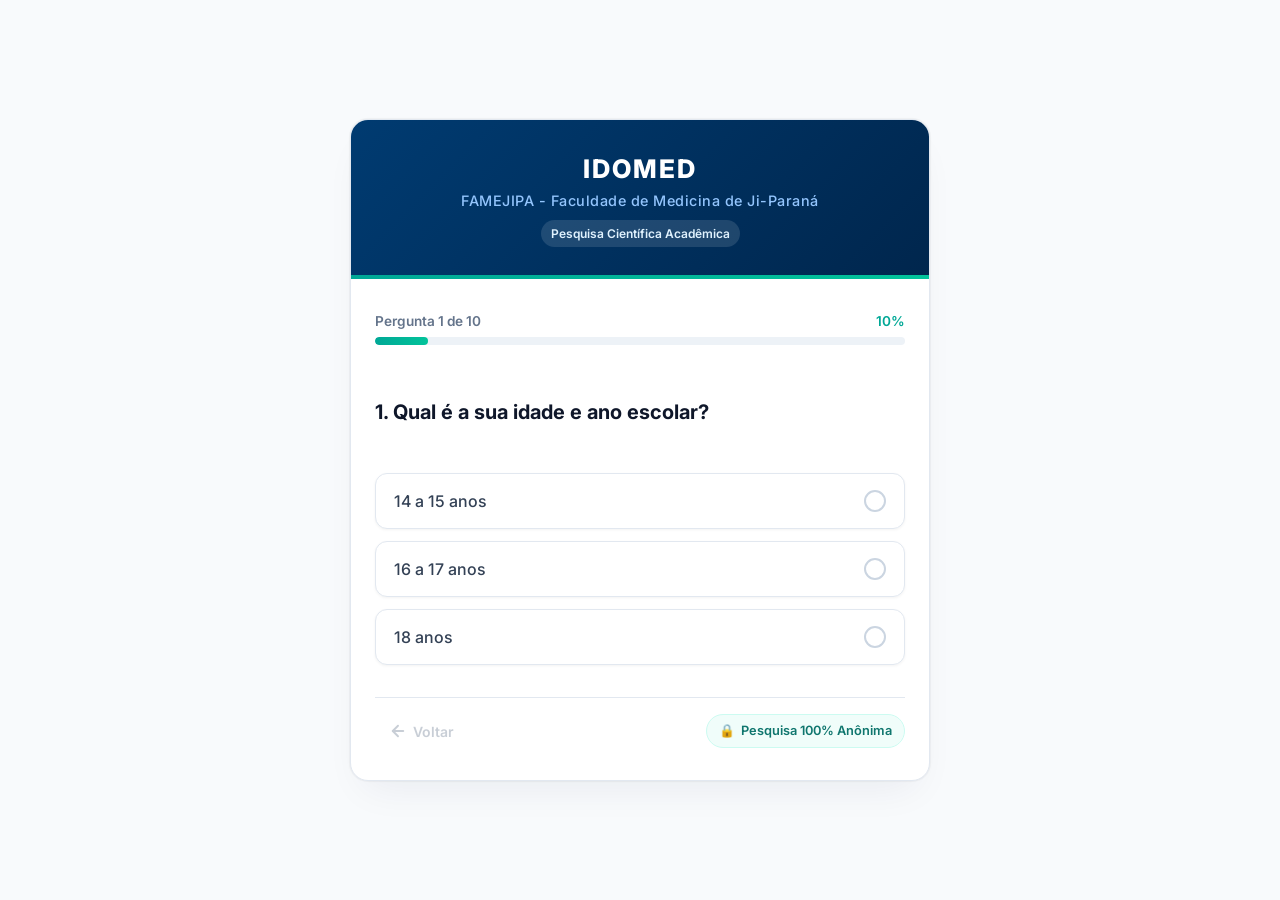
==== index.html @ ea561f89 "feat: arquitetura completa de producao para quiz idomed famejipa com validacao backend, rls, idempot" ====
<!DOCTYPE html>
<html lang="pt-BR">
<head>
  <meta charset="UTF-8">
  <meta name="viewport" content="width=device-width, initial-scale=1.0, maximum-scale=5.0">
  <title>Pesquisa sobre Vape e Pod - IDOMED FAMEJIPA</title>
  <meta name="description" content="Pesquisa acadêmica sobre o uso de cigarros eletrônicos (vape/pod) entre jovens. Realizada pela Faculdade de Medicina de Ji-Paraná (IDOMED / FAMEJIPA). Participação 100% anônima.">
  <meta name="theme-color" content="#003b71">

  <!-- Google Fonts: Inter -->
  <link rel="preconnect" href="https://fonts.googleapis.com">
  <link rel="preconnect" href="https://fonts.gstatic.com" crossorigin>
  <link href="https://fonts.googleapis.com/css2?family=Inter:wght@400;500;600;700;800&display=swap" rel="stylesheet">

  <!-- Estilos Modularizados -->
  <link rel="stylesheet" href="css/main.css">
  <link rel="stylesheet" href="css/quiz.css">
</head>
<body>

  <div class="quiz-wrapper">
    <main class="quiz-card" role="main">
      
      <!-- Cabeçalho Institucional Oficial -->
      <header class="quiz-header">
        <h1 class="brand-title">IDOMED</h1>
        <div class="brand-faculty">FAMEJIPA - Faculdade de Medicina de Ji-Paraná</div>
        <div class="brand-badge">Pesquisa Científica Acadêmica</div>
      </header>

      <!-- Painel Ativo do Quiz -->
      <section class="quiz-content" id="quizActivePanel" aria-live="polite">
        
        <!-- Indicador de Progresso -->
        <div class="progress-container">
          <div class="progress-labels">
            <span id="progressText">Pergunta 1 de 10</span>
            <span class="progress-percent" id="progressPercent">10%</span>
          </div>
          <div class="progress-track" aria-hidden="true">
            <div class="progress-bar" id="progressBar"></div>
          </div>
        </div>

        <!-- Pergunta Atual -->
        <div class="question-container">
          <h2 class="question-text" id="questionText">Carregando pergunta...</h2>
        </div>

        <!-- Lista de Alternativas (Geradas Dinamicamente) -->
        <div class="options-list" id="optionsList" role="radiogroup" aria-label="Alternativas da pergunta">
          <!-- Botões renderizados via js/quiz.js -->
        </div>

        <!-- Barra Inferior de Navegação e Garantia de Privacidade -->
        <footer class="quiz-footer">
          <button type="button" class="btn-nav" id="btnBack" onclick="handlePreviousQuestion()" disabled aria-label="Voltar à pergunta anterior">
            <svg width="18" height="18" viewBox="0 0 24 24" fill="none" stroke="currentColor" stroke-width="2.5" stroke-linecap="round" stroke-linejoin="round">
              <line x1="19" y1="12" x2="5" y2="12"></line>
              <polyline points="12 19 5 12 12 5"></polyline>
            </svg>
            <span>Voltar</span>
          </button>

          <div class="anonymity-badge" title="Garantia de Confidencialidade">
            <span>🔒</span>
            <span>Pesquisa 100% Anônima</span>
          </div>
        </footer>

      </section>

      <!-- Tela de Envio / Carregamento -->
      <section class="state-panel" id="loadingStatePanel" aria-live="assertive">
        <div class="loading-spinner" aria-hidden="true"></div>
        <h2 class="state-headline">Gravando suas respostas...</h2>
        <p class="state-description">Registrando suas informações de forma segura e anônima.</p>
      </section>

      <!-- Tela de Sucesso -->
      <section class="state-panel" id="successStatePanel" aria-live="polite">
        <div class="state-icon success" aria-hidden="true">✓</div>
        <h2 class="state-headline">Obrigado por participar!</h2>
        <p class="state-description">
          Sua colaboração é fundamental para a análise científica sobre a saúde dos jovens em Ji-Paraná e região.
        </p>

        <div class="privacy-box">
          <strong>Garantia de Anonimato Institucional:</strong><br>
          Esta pesquisa foi desenvolvida com foco total em privacidade. Nenhum nome, e-mail, telefone, endereço IP ou dados pessoais foram solicitados ou gravados.
        </div>

        <button type="button" class="btn-primary" onclick="resetQuizFlow()">
          Responder Novamente
        </button>
      </section>

      <!-- Tela de Erro / Falha de Conexão -->
      <section class="state-panel" id="errorStatePanel" aria-live="assertive">
        <div class="state-icon error" aria-hidden="true">!</div>
        <h2 class="state-headline">Erro no Envio</h2>
        <p class="state-description">
          Houve uma oscilação na conexão com a internet ou o servidor está temporariamente inacessível. Suas respostas permanecem salvas neste dispositivo.
        </p>
        <button type="button" class="btn-primary" onclick="retrySubmission()">
          Tentar Reenviar
        </button>
      </section>

    </main>
  </div>

  <!-- Scripts Modularizados da Aplicação -->
  <script src="js/config.js"></script>
  <script src="js/quiz-data.js"></script>
  <script src="js/quiz.js" defer></script>
</body>
</html>
---- css/main.css ----
/* ==========================================================================
   DESIGN SYSTEM - IDOMED FAMEJIPA
   Paleta médica, tipografia humanista, mobile-first, microinterações e acessibilidade.
   ========================================================================== */

:root {
  /* Cores Institucionais IDOMED */
  --color-primary: #003b71;
  --color-primary-hover: #002b54;
  --color-primary-light: #e6f0fa;
  --color-secondary: #00a896;
  --color-secondary-hover: #028074;
  --color-secondary-light: #e6f7f5;
  --color-accent: #02c39a;

  /* Superfícies e Fundos */
  --color-bg: #f8fafc;
  --color-surface: #ffffff;
  --color-surface-hover: #f1f5f9;
  --color-border: #e2e8f0;
  --color-border-hover: #cbd5e1;
  --color-border-active: #00a896;

  /* Tipografia */
  --color-text-main: #0f172a;
  --color-text-muted: #64748b;
  --color-text-inverse: #ffffff;

  /* Estados e Alertas */
  --color-success: #10b981;
  --color-success-bg: #ecfdf5;
  --color-error: #ef4444;
  --color-error-bg: #fef2f2;
  --color-warning: #f59e0b;
  --color-warning-bg: #fffbeb;

  /* Escala de Espaçamento */
  --space-xs: 4px;
  --space-sm: 8px;
  --space-md: 16px;
  --space-lg: 24px;
  --space-xl: 32px;
  --space-2xl: 48px;

  /* Bordas e Raios */
  --radius-sm: 8px;
  --radius-md: 12px;
  --radius-lg: 18px;
  --radius-full: 9999px;

  /* Sombras */
  --shadow-sm: 0 1px 3px 0 rgba(0, 0, 0, 0.05);
  --shadow-md: 0 4px 6px -1px rgba(0, 0, 0, 0.07), 0 2px 4px -2px rgba(0, 0, 0, 0.05);
  --shadow-lg: 0 10px 25px -5px rgba(0, 59, 113, 0.08), 0 8px 10px -6px rgba(0, 0, 0, 0.04);
  --shadow-card: 0 20px 40px -15px rgba(0, 35, 70, 0.07), 0 0 1px 1px rgba(0, 0, 0, 0.04);

  /* Transições Suaves */
  --transition-fast: 0.15s cubic-bezier(0.4, 0, 0.2, 1);
  --transition-normal: 0.25s cubic-bezier(0.4, 0, 0.2, 1);
  --transition-bounce: 0.4s cubic-bezier(0.175, 0.885, 0.32, 1.275);
}

/* Reset Global e Normalização */
*, *::before, *::after {
  box-sizing: border-box;
  margin: 0;
  padding: 0;
  -webkit-tap-highlight-color: transparent;
}

html {
  font-size: 16px;
  scroll-behavior: smooth;
}

body {
  font-family: 'Inter', -apple-system, BlinkMacSystemFont, "Segoe UI", Roboto, Oxygen, Ubuntu, Cantarell, sans-serif;
  background-color: var(--color-bg);
  color: var(--color-text-main);
  line-height: 1.6;
  min-height: 100vh;
  -webkit-font-smoothing: antialiased;
  -moz-osx-font-smoothing: grayscale;
}

/* Foco de Acessibilidade */
:focus-visible {
  outline: 3px solid var(--color-secondary);
  outline-offset: 2px;
}

/* Acessibilidade: Redução de Movimento */
@media (prefers-reduced-motion: reduce) {
  *, *::before, *::after {
    animation-duration: 0.01ms !important;
    animation-iteration-count: 1 !important;
    transition-duration: 0.01ms !important;
    scroll-behavior: auto !important;
  }
}

/* Tipografia Base */
h1, h2, h3, h4 {
  color: var(--color-text-main);
  font-weight: 700;
  line-height: 1.3;
}

p {
  color: var(--color-text-muted);
}

button {
  font-family: inherit;
  border: none;
  cursor: pointer;
  background: none;
}

/* Utilitários Visuais */
.sr-only {
  position: absolute;
  width: 1px;
  height: 1px;
  padding: 0;
  margin: -1px;
  overflow: hidden;
  clip: rect(0, 0, 0, 0);
  white-space: nowrap;
  border: 0;
}
---- css/quiz.css ----
/* ==========================================================================
   QUIZ COMPONENT STYLES - IDOMED FAMEJIPA
   ========================================================================== */

.quiz-wrapper {
  display: flex;
  justify-content: center;
  align-items: center;
  min-height: 100vh;
  padding: var(--space-md);
}

.quiz-card {
  width: 100%;
  max-width: 580px;
  background-color: var(--color-surface);
  border-radius: var(--radius-lg);
  box-shadow: var(--shadow-card);
  border: 1px solid var(--color-border);
  overflow: hidden;
  position: relative;
  transition: transform var(--transition-normal);
}

/* Header Institucional */
.quiz-header {
  background: linear-gradient(135deg, #003b71 0%, #00264d 100%);
  color: var(--color-text-inverse);
  padding: var(--space-xl) var(--space-lg);
  text-align: center;
  position: relative;
}

.quiz-header::after {
  content: "";
  position: absolute;
  bottom: 0;
  left: 0;
  right: 0;
  height: 4px;
  background: linear-gradient(90deg, var(--color-secondary) 0%, var(--color-accent) 100%);
}

.brand-title {
  font-size: 1.6rem;
  font-weight: 800;
  letter-spacing: 2px;
  color: #ffffff;
  margin-bottom: var(--space-xs);
}

.brand-faculty {
  font-size: 0.9rem;
  font-weight: 500;
  color: #93c5fd;
  letter-spacing: 0.5px;
}

.brand-badge {
  display: inline-block;
  margin-top: var(--space-sm);
  font-size: 0.75rem;
  font-weight: 600;
  background: rgba(255, 255, 255, 0.12);
  color: #e0f2fe;
  padding: 4px 10px;
  border-radius: var(--radius-full);
}

/* Corpo do Questionário */
.quiz-content {
  padding: var(--space-xl) var(--space-lg);
}

/* Barra de Progresso */
.progress-container {
  margin-bottom: var(--space-xl);
}

.progress-labels {
  display: flex;
  justify-content: space-between;
  align-items: center;
  font-size: 0.85rem;
  font-weight: 600;
  color: var(--color-text-muted);
  margin-bottom: var(--space-xs);
}

.progress-percent {
  color: var(--color-secondary);
}

.progress-track {
  width: 100%;
  height: 8px;
  background-color: #edf2f7;
  border-radius: var(--radius-full);
  overflow: hidden;
}

.progress-bar {
  height: 100%;
  width: 10%;
  background: linear-gradient(90deg, var(--color-secondary) 0%, var(--color-accent) 100%);
  border-radius: var(--radius-full);
  transition: width 0.35s cubic-bezier(0.4, 0, 0.2, 1);
}

/* Área da Pergunta */
.question-container {
  min-height: 72px;
  margin-bottom: var(--space-lg);
  display: flex;
  align-items: center;
}

.question-text {
  font-size: 1.25rem;
  font-weight: 700;
  color: var(--color-text-main);
  line-height: 1.45;
  transition: opacity 0.2s ease, transform 0.2s ease;
}

.question-text.transitioning {
  opacity: 0;
  transform: translateY(6px);
}

/* Opções de Resposta */
.options-list {
  display: flex;
  flex-direction: column;
  gap: 12px;
  margin-bottom: var(--space-xl);
}

.option-item {
  width: 100%;
  min-height: 56px;
  background-color: var(--color-surface);
  border: 1.5px solid var(--color-border);
  border-radius: var(--radius-md);
  padding: 14px 18px;
  text-align: left;
  font-size: 1rem;
  font-weight: 500;
  color: #334155;
  display: flex;
  align-items: center;
  justify-content: space-between;
  transition: all var(--transition-normal);
  box-shadow: var(--shadow-sm);
  cursor: pointer;
  position: relative;
  touch-action: manipulation;
}

.option-item:hover {
  background-color: var(--color-secondary-light);
  border-color: var(--color-secondary);
  color: var(--color-secondary-hover);
  transform: translateY(-2px);
  box-shadow: var(--shadow-md);
}

.option-item:active {
  transform: scale(0.985);
}

.option-item.selected {
  background-color: var(--color-secondary-light);
  border-color: var(--color-secondary);
  color: var(--color-secondary-hover);
  font-weight: 600;
}

.option-marker {
  width: 22px;
  height: 22px;
  border-radius: 50%;
  border: 2px solid #cbd5e1;
  display: flex;
  align-items: center;
  justify-content: center;
  flex-shrink: 0;
  margin-left: 12px;
  transition: all var(--transition-fast);
}

.option-item:hover .option-marker {
  border-color: var(--color-secondary);
}

.option-item.selected .option-marker {
  background-color: var(--color-secondary);
  border-color: var(--color-secondary);
  color: #ffffff;
}

.option-marker svg {
  display: none;
  width: 12px;
  height: 12px;
  stroke: #ffffff;
  stroke-width: 3;
}

.option-item.selected .option-marker svg {
  display: block;
}

/* Barra de Navegação e Rodapé */
.quiz-footer {
  display: flex;
  justify-content: space-between;
  align-items: center;
  padding-top: var(--space-md);
  border-top: 1px solid var(--color-border);
}

.btn-nav {
  display: inline-flex;
  align-items: center;
  gap: 6px;
  font-size: 0.875rem;
  font-weight: 600;
  color: var(--color-text-muted);
  padding: 8px 14px;
  border-radius: var(--radius-sm);
  transition: all var(--transition-fast);
}

.btn-nav:hover:not(:disabled) {
  background-color: var(--color-surface-hover);
  color: var(--color-primary);
}

.btn-nav:disabled {
  opacity: 0.35;
  cursor: not-allowed;
}

.anonymity-badge {
  display: inline-flex;
  align-items: center;
  gap: 6px;
  font-size: 0.8rem;
  font-weight: 600;
  color: #0f766e;
  background-color: #f0fdfa;
  border: 1px solid #ccfbf1;
  padding: 6px 12px;
  border-radius: var(--radius-full);
}

/* Telas de Estado (Loading, Sucesso, Erro) */
.state-panel {
  display: none;
  text-align: center;
  padding: var(--space-2xl) var(--space-lg);
  animation: panelFadeIn 0.35s ease-out;
}

@keyframes panelFadeIn {
  from { opacity: 0; transform: translateY(10px); }
  to { opacity: 1; transform: translateY(0); }
}

.loading-spinner {
  width: 52px;
  height: 52px;
  border: 4px solid #e2e8f0;
  border-top-color: var(--color-secondary);
  border-radius: 50%;
  margin: 0 auto var(--space-lg);
  animation: spin 0.8s linear infinite;
}

@keyframes spin {
  to { transform: rotate(360deg); }
}

.state-icon {
  width: 72px;
  height: 72px;
  border-radius: 50%;
  margin: 0 auto var(--space-lg);
  display: flex;
  align-items: center;
  justify-content: center;
  font-size: 36px;
}

.state-icon.success {
  background-color: var(--color-success-bg);
  color: var(--color-success);
  box-shadow: 0 4px 14px rgba(16, 185, 129, 0.2);
}

.state-icon.error {
  background-color: var(--color-error-bg);
  color: var(--color-error);
}

.state-headline {
  font-size: 1.5rem;
  font-weight: 700;
  color: var(--color-text-main);
  margin-bottom: var(--space-sm);
}

.state-description {
  font-size: 1rem;
  color: var(--color-text-muted);
  max-width: 440px;
  margin: 0 auto var(--space-xl);
  line-height: 1.6;
}

.privacy-box {
  background-color: #f8fafc;
  border: 1px dashed #cbd5e1;
  border-radius: var(--radius-md);
  padding: 16px;
  font-size: 0.85rem;
  color: #475569;
  text-align: left;
  line-height: 1.55;
  margin-bottom: var(--space-xl);
}

.btn-primary {
  background-color: var(--color-primary);
  color: #ffffff;
  padding: 14px 28px;
  border-radius: var(--radius-md);
  font-size: 1rem;
  font-weight: 600;
  transition: all var(--transition-fast);
  display: inline-flex;
  align-items: center;
  gap: 8px;
}

.btn-primary:hover {
  background-color: var(--color-primary-hover);
  box-shadow: var(--shadow-md);
}

/* Responsividade Mobile */
@media (max-width: 480px) {
  .quiz-wrapper {
    padding: 10px;
  }

  .quiz-header {
    padding: var(--space-lg) var(--space-md);
  }

  .brand-title {
    font-size: 1.4rem;
  }

  .quiz-content {
    padding: var(--space-lg) var(--space-md);
  }

  .question-text {
    font-size: 1.15rem;
  }

  .option-item {
    font-size: 0.95rem;
    padding: 12px 14px;
  }
}
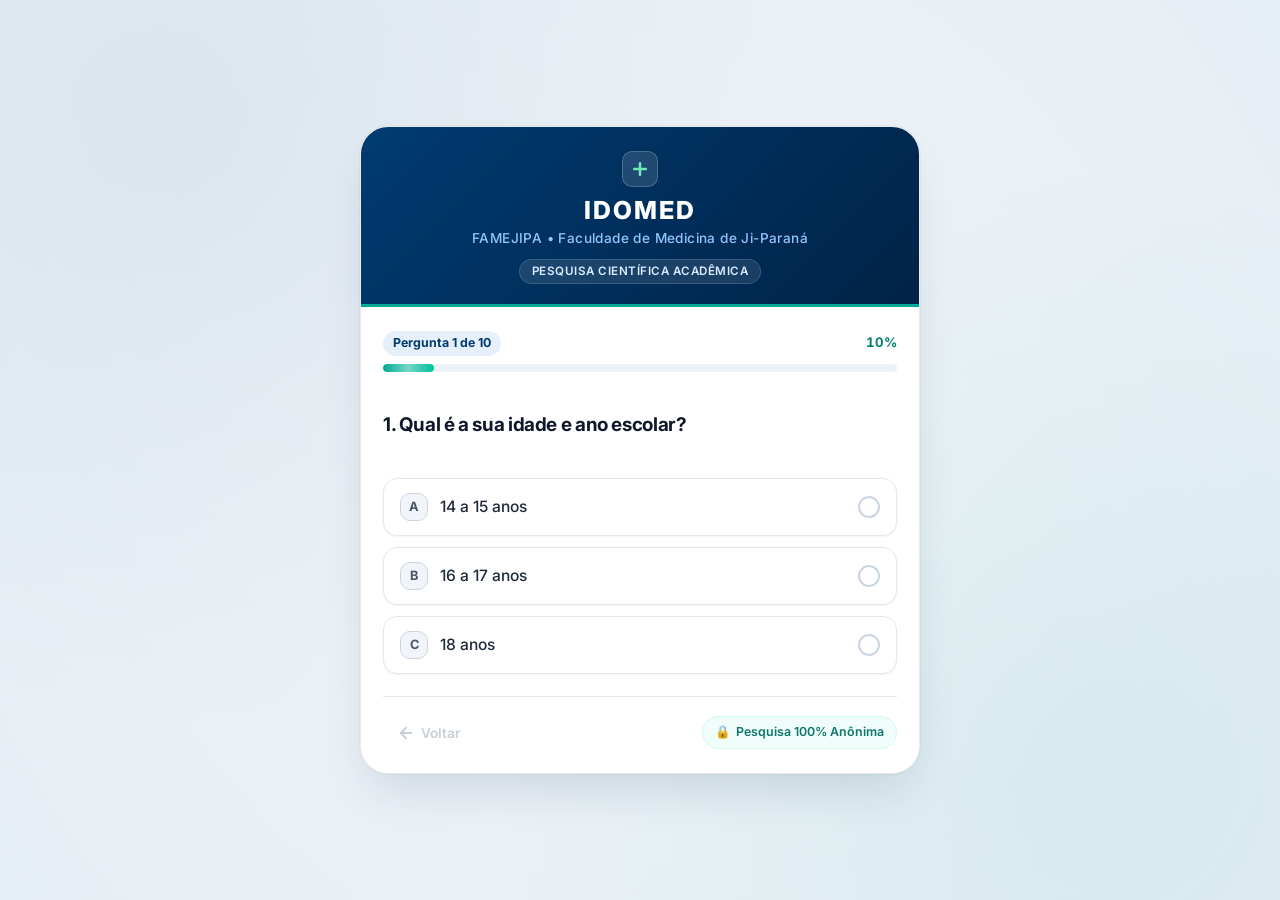
==== commit b8a5c038: "feat: design e experiencia mobile-first premium para acesso via qr code, animacoes fluidas e media q" ====
--- a/index.html
+++ b/index.html
@@ -2,10 +2,13 @@
 <html lang="pt-BR">
 <head>
   <meta charset="UTF-8">
-  <meta name="viewport" content="width=device-width, initial-scale=1.0, maximum-scale=5.0">
+  <meta name="viewport" content="width=device-width, initial-scale=1.0, maximum-scale=5.0, viewport-fit=cover">
   <title>Pesquisa sobre Vape e Pod - IDOMED FAMEJIPA</title>
   <meta name="description" content="Pesquisa acadêmica sobre o uso de cigarros eletrônicos (vape/pod) entre jovens. Realizada pela Faculdade de Medicina de Ji-Paraná (IDOMED / FAMEJIPA). Participação 100% anônima.">
   <meta name="theme-color" content="#003b71">
+
+  <!-- Favicon SVG Médica -->
+  <link rel="icon" type="image/svg+xml" href="data:image/svg+xml,<svg xmlns='http://www.w3.org/2000/svg' viewBox='0 0 24 24' fill='%2300a896'><path d='M19 10.5h-5.5V5c0-.83-.67-1.5-1.5-1.5s-1.5.67-1.5 1.5v5.5H5c-.83 0-1.5.67-1.5 1.5s.67 1.5 1.5 1.5h5.5V19c0 .83.67 1.5 1.5 1.5s1.5-.67 1.5-1.5v-5.5H19c.83 0 1.5-.67 1.5-1.5s-.67-1.5-1.5-1.5z'/></svg>">
 
   <!-- Google Fonts: Inter -->
   <link rel="preconnect" href="https://fonts.googleapis.com">
@@ -23,18 +26,24 @@
       
       <!-- Cabeçalho Institucional Oficial -->
       <header class="quiz-header">
+        <div class="header-crest" aria-hidden="true">
+          <!-- Cruz Médica Institucional SVG -->
+          <svg viewBox="0 0 24 24" fill="currentColor">
+            <path d="M19 10.5h-5.5V5c0-.83-.67-1.5-1.5-1.5s-1.5.67-1.5 1.5v5.5H5c-.83 0-1.5.67-1.5 1.5s.67 1.5 1.5 1.5h5.5V19c0 .83.67 1.5 1.5 1.5s1.5-.67 1.5-1.5v-5.5H19c.83 0 1.5-.67 1.5-1.5s-.67-1.5-1.5-1.5z"/>
+          </svg>
+        </div>
         <h1 class="brand-title">IDOMED</h1>
-        <div class="brand-faculty">FAMEJIPA - Faculdade de Medicina de Ji-Paraná</div>
+        <div class="brand-faculty">FAMEJIPA • Faculdade de Medicina de Ji-Paraná</div>
         <div class="brand-badge">Pesquisa Científica Acadêmica</div>
       </header>
 
       <!-- Painel Ativo do Quiz -->
       <section class="quiz-content" id="quizActivePanel" aria-live="polite">
         
-        <!-- Indicador de Progresso -->
+        <!-- Indicador de Progresso com Shimmer -->
         <div class="progress-container">
           <div class="progress-labels">
-            <span id="progressText">Pergunta 1 de 10</span>
+            <span class="progress-step-pill" id="progressText">Pergunta 1 de 10</span>
             <span class="progress-percent" id="progressPercent">10%</span>
           </div>
           <div class="progress-track" aria-hidden="true">
@@ -47,7 +56,7 @@
           <h2 class="question-text" id="questionText">Carregando pergunta...</h2>
         </div>
 
-        <!-- Lista de Alternativas (Geradas Dinamicamente) -->
+        <!-- Lista de Alternativas (Geradas Dinamicamente com Letras e Marcadores) -->
         <div class="options-list" id="optionsList" role="radiogroup" aria-label="Alternativas da pergunta">
           <!-- Botões renderizados via js/quiz.js -->
         </div>
@@ -55,7 +64,7 @@
         <!-- Barra Inferior de Navegação e Garantia de Privacidade -->
         <footer class="quiz-footer">
           <button type="button" class="btn-nav" id="btnBack" onclick="handlePreviousQuestion()" disabled aria-label="Voltar à pergunta anterior">
-            <svg width="18" height="18" viewBox="0 0 24 24" fill="none" stroke="currentColor" stroke-width="2.5" stroke-linecap="round" stroke-linejoin="round">
+            <svg width="18" height="18" viewBox="0 0 24 24" fill="none" stroke="currentColor" stroke-width="2.5" stroke-linecap="round" stroke-linejoin="round" aria-hidden="true">
               <line x1="19" y1="12" x2="5" y2="12"></line>
               <polyline points="12 19 5 12 12 5"></polyline>
             </svg>
@@ -73,20 +82,24 @@
       <!-- Tela de Envio / Carregamento -->
       <section class="state-panel" id="loadingStatePanel" aria-live="assertive">
         <div class="loading-spinner" aria-hidden="true"></div>
-        <h2 class="state-headline">Gravando suas respostas...</h2>
-        <p class="state-description">Registrando suas informações de forma segura e anônima.</p>
+        <h2 class="state-headline">Gravando respostas...</h2>
+        <p class="state-description">Registrando suas informações de forma segura e anônima nos servidores da pesquisa.</p>
       </section>
 
-      <!-- Tela de Sucesso -->
+      <!-- Tela de Sucesso com SVG Animado -->
       <section class="state-panel" id="successStatePanel" aria-live="polite">
-        <div class="state-icon success" aria-hidden="true">✓</div>
+        <div class="success-checkmark-wrap" aria-hidden="true">
+          <svg class="success-svg-check" viewBox="0 0 52 52">
+            <path d="M14 27 l8 8 l16 -16"/>
+          </svg>
+        </div>
         <h2 class="state-headline">Obrigado por participar!</h2>
         <p class="state-description">
           Sua colaboração é fundamental para a análise científica sobre a saúde dos jovens em Ji-Paraná e região.
         </p>
 
         <div class="privacy-box">
-          <strong>Garantia de Anonimato Institucional:</strong><br>
+          <strong>Garantia de Anonimato Institucional:</strong>
           Esta pesquisa foi desenvolvida com foco total em privacidade. Nenhum nome, e-mail, telefone, endereço IP ou dados pessoais foram solicitados ou gravados.
         </div>
 
--- a/css/main.css
+++ b/css/main.css
@@ -1,32 +1,42 @@
 /* ==========================================================================
-   DESIGN SYSTEM - IDOMED FAMEJIPA
-   Paleta médica, tipografia humanista, mobile-first, microinterações e acessibilidade.
+   DESIGN SYSTEM - IDOMED FAMEJIPA (Faculdade de Medicina de Ji-Paraná)
+   Padrão Acadêmico de Excelência: Cores Médicas, Tipografia Editorial,
+   Suporte a Safe-Areas Móveis, Microinterações Táteis e Acessibilidade Total.
    ========================================================================== */
 
 :root {
-  /* Cores Institucionais IDOMED */
+  /* Identidade Visual Institucional IDOMED */
   --color-primary: #003b71;
+  --color-primary-dark: #00264d;
   --color-primary-hover: #002b54;
   --color-primary-light: #e6f0fa;
+  --color-primary-rgb: 0, 59, 113;
+
   --color-secondary: #00a896;
-  --color-secondary-hover: #028074;
+  --color-secondary-dark: #028074;
+  --color-secondary-hover: #008f80;
   --color-secondary-light: #e6f7f5;
+  --color-secondary-rgb: 0, 168, 150;
+
   --color-accent: #02c39a;
+  --color-accent-gold: #c59b27;
 
-  /* Superfícies e Fundos */
-  --color-bg: #f8fafc;
+  /* Superfícies & Glassmorphism */
+  --color-bg-base: #f0f4f8;
   --color-surface: #ffffff;
-  --color-surface-hover: #f1f5f9;
+  --color-surface-translucent: rgba(255, 255, 255, 0.94);
+  --color-surface-hover: #f8fafc;
   --color-border: #e2e8f0;
-  --color-border-hover: #cbd5e1;
+  --color-border-subtle: rgba(226, 232, 240, 0.8);
   --color-border-active: #00a896;
 
-  /* Tipografia */
+  /* Tipografia Médica / Acadêmica */
   --color-text-main: #0f172a;
   --color-text-muted: #64748b;
+  --color-text-subtle: #94a3b8;
   --color-text-inverse: #ffffff;
 
-  /* Estados e Alertas */
+  /* Estados Funcionais */
   --color-success: #10b981;
   --color-success-bg: #ecfdf5;
   --color-error: #ef4444;
@@ -34,33 +44,40 @@
   --color-warning: #f59e0b;
   --color-warning-bg: #fffbeb;
 
-  /* Escala de Espaçamento */
-  --space-xs: 4px;
-  --space-sm: 8px;
+  /* Espaçamento Ergonômico */
+  --space-2xs: 4px;
+  --space-xs: 8px;
+  --space-sm: 12px;
   --space-md: 16px;
   --space-lg: 24px;
   --space-xl: 32px;
   --space-2xl: 48px;
 
-  /* Bordas e Raios */
-  --radius-sm: 8px;
-  --radius-md: 12px;
-  --radius-lg: 18px;
+  /* Raios de Curvatura Modernos */
+  --radius-xs: 6px;
+  --radius-sm: 10px;
+  --radius-md: 14px;
+  --radius-lg: 20px;
+  --radius-xl: 28px;
   --radius-full: 9999px;
 
-  /* Sombras */
-  --shadow-sm: 0 1px 3px 0 rgba(0, 0, 0, 0.05);
-  --shadow-md: 0 4px 6px -1px rgba(0, 0, 0, 0.07), 0 2px 4px -2px rgba(0, 0, 0, 0.05);
-  --shadow-lg: 0 10px 25px -5px rgba(0, 59, 113, 0.08), 0 8px 10px -6px rgba(0, 0, 0, 0.04);
-  --shadow-card: 0 20px 40px -15px rgba(0, 35, 70, 0.07), 0 0 1px 1px rgba(0, 0, 0, 0.04);
+  /* Sombras Sofisticadas com Matiz Azul */
+  --shadow-sm: 0 1px 2px 0 rgba(0, 35, 70, 0.05);
+  --shadow-md: 0 4px 12px -2px rgba(0, 35, 70, 0.08), 0 2px 6px -1px rgba(0, 35, 70, 0.04);
+  --shadow-lg: 0 12px 32px -4px rgba(0, 35, 70, 0.12), 0 4px 12px -2px rgba(0, 35, 70, 0.06);
+  --shadow-glow: 0 0 20px rgba(0, 168, 150, 0.25);
+  --shadow-card: 0 24px 48px -12px rgba(0, 35, 70, 0.14), 0 0 1px 1px rgba(0, 0, 0, 0.04);
 
-  /* Transições Suaves */
-  --transition-fast: 0.15s cubic-bezier(0.4, 0, 0.2, 1);
-  --transition-normal: 0.25s cubic-bezier(0.4, 0, 0.2, 1);
-  --transition-bounce: 0.4s cubic-bezier(0.175, 0.885, 0.32, 1.275);
+  /* Curvas de Animação com Aceleração por Hardware */
+  --ease-spring: cubic-bezier(0.175, 0.885, 0.32, 1.275);
+  --ease-out: cubic-bezier(0.16, 1, 0.3, 1);
+  --ease-in-out: cubic-bezier(0.4, 0, 0.2, 1);
+  --duration-fast: 0.15s;
+  --duration-normal: 0.25s;
+  --duration-slow: 0.4s;
 }
 
-/* Reset Global e Normalização */
+/* Reset e Normalização Estrita */
 *, *::before, *::after {
   box-sizing: border-box;
   margin: 0;
@@ -71,25 +88,37 @@
 html {
   font-size: 16px;
   scroll-behavior: smooth;
+  height: 100%;
 }
 
 body {
-  font-family: 'Inter', -apple-system, BlinkMacSystemFont, "Segoe UI", Roboto, Oxygen, Ubuntu, Cantarell, sans-serif;
-  background-color: var(--color-bg);
+  font-family: 'Inter', -apple-system, BlinkMacSystemFont, "Segoe UI", Roboto, Helvetica, Arial, sans-serif;
+  background-color: var(--color-bg-base);
+  /* Fundo sutil com gradiente ambiental hospitalar/acadêmico */
+  background-image: 
+    radial-gradient(circle at 15% 15%, rgba(0, 59, 113, 0.06) 0%, transparent 45%),
+    radial-gradient(circle at 85% 85%, rgba(0, 168, 150, 0.08) 0%, transparent 45%),
+    radial-gradient(circle at 50% 50%, rgba(240, 244, 248, 1) 0%, rgba(230, 238, 245, 1) 100%);
+  background-attachment: fixed;
   color: var(--color-text-main);
-  line-height: 1.6;
+  line-height: 1.5;
   min-height: 100vh;
+  min-height: 100dvh; /* Dynamic Viewport Height para celulares */
+  display: flex;
+  flex-direction: column;
   -webkit-font-smoothing: antialiased;
   -moz-osx-font-smoothing: grayscale;
+  padding: env(safe-area-inset-top) env(safe-area-inset-right) env(safe-area-inset-bottom) env(safe-area-inset-left);
 }
 
-/* Foco de Acessibilidade */
+/* Foco de Acessibilidade Aprimorado */
 :focus-visible {
   outline: 3px solid var(--color-secondary);
-  outline-offset: 2px;
+  outline-offset: 3px;
+  border-radius: var(--radius-xs);
 }
 
-/* Acessibilidade: Redução de Movimento */
+/* Acessibilidade: Respeito a Preferência de Menor Movimento */
 @media (prefers-reduced-motion: reduce) {
   *, *::before, *::after {
     animation-duration: 0.01ms !important;
@@ -100,10 +129,11 @@
 }
 
 /* Tipografia Base */
-h1, h2, h3, h4 {
+h1, h2, h3, h4, h5, h6 {
   color: var(--color-text-main);
   font-weight: 700;
-  line-height: 1.3;
+  line-height: 1.25;
+  letter-spacing: -0.02em;
 }
 
 p {
@@ -115,6 +145,8 @@
   border: none;
   cursor: pointer;
   background: none;
+  user-select: none;
+  -webkit-user-select: none;
 }
 
 /* Utilitários Visuais */
--- a/css/quiz.css
+++ b/css/quiz.css
@@ -1,5 +1,7 @@
 /* ==========================================================================
    QUIZ COMPONENT STYLES - IDOMED FAMEJIPA
+   Design Premium de Nível Acadêmico: Transições de Estado Fluídas,
+   Áreas de Toque Ergonômicas, Animações Shimmer e Media Queries Específicas.
    ========================================================================== */
 
 .quiz-wrapper {
@@ -7,88 +9,123 @@
   justify-content: center;
   align-items: center;
   min-height: 100vh;
+  min-height: 100dvh;
   padding: var(--space-md);
+  width: 100%;
 }
 
 .quiz-card {
   width: 100%;
-  max-width: 580px;
+  max-width: 560px;
   background-color: var(--color-surface);
-  border-radius: var(--radius-lg);
+  border-radius: var(--radius-xl);
   box-shadow: var(--shadow-card);
-  border: 1px solid var(--color-border);
+  border: 1px solid var(--color-border-subtle);
   overflow: hidden;
   position: relative;
   transition: transform var(--transition-normal);
-}
-
-/* Header Institucional */
+  backdrop-filter: blur(12px);
+  -webkit-backdrop-filter: blur(12px);
+}
+
+/* ==========================================================================
+   1. Cabeçalho Institucional
+   ========================================================================== */
 .quiz-header {
-  background: linear-gradient(135deg, #003b71 0%, #00264d 100%);
+  background: linear-gradient(135deg, #003b71 0%, #002347 100%);
   color: var(--color-text-inverse);
-  padding: var(--space-xl) var(--space-lg);
+  padding: 24px 20px 20px;
   text-align: center;
   position: relative;
-}
-
-.quiz-header::after {
-  content: "";
-  position: absolute;
-  bottom: 0;
-  left: 0;
-  right: 0;
-  height: 4px;
-  background: linear-gradient(90deg, var(--color-secondary) 0%, var(--color-accent) 100%);
+  border-bottom: 3px solid var(--color-secondary);
+}
+
+.header-crest {
+  display: inline-flex;
+  align-items: center;
+  justify-content: center;
+  width: 36px;
+  height: 36px;
+  background: rgba(255, 255, 255, 0.12);
+  border-radius: var(--radius-sm);
+  margin-bottom: 8px;
+  border: 1px solid rgba(255, 255, 255, 0.2);
+}
+
+.header-crest svg {
+  width: 20px;
+  height: 20px;
+  color: #6ee7b7;
 }
 
 .brand-title {
-  font-size: 1.6rem;
+  font-size: 1.55rem;
   font-weight: 800;
   letter-spacing: 2px;
   color: #ffffff;
-  margin-bottom: var(--space-xs);
+  margin-bottom: 2px;
+  text-transform: uppercase;
 }
 
 .brand-faculty {
-  font-size: 0.9rem;
+  font-size: 0.85rem;
   font-weight: 500;
   color: #93c5fd;
-  letter-spacing: 0.5px;
+  letter-spacing: 0.4px;
 }
 
 .brand-badge {
   display: inline-block;
-  margin-top: var(--space-sm);
-  font-size: 0.75rem;
+  margin-top: 10px;
+  font-size: 0.725rem;
   font-weight: 600;
-  background: rgba(255, 255, 255, 0.12);
-  color: #e0f2fe;
-  padding: 4px 10px;
+  background: rgba(255, 255, 255, 0.1);
+  color: #dbeafe;
+  padding: 3px 12px;
   border-radius: var(--radius-full);
-}
-
-/* Corpo do Questionário */
+  letter-spacing: 0.5px;
+  text-transform: uppercase;
+  border: 1px solid rgba(255, 255, 255, 0.15);
+}
+
+/* ==========================================================================
+   2. Corpo do Questionário
+   ========================================================================== */
 .quiz-content {
-  padding: var(--space-xl) var(--space-lg);
-}
-
-/* Barra de Progresso */
+  padding: 24px 22px 20px;
+  display: flex;
+  flex-direction: column;
+}
+
+/* Barra de Progresso com Shimmer */
 .progress-container {
-  margin-bottom: var(--space-xl);
+  margin-bottom: 22px;
 }
 
 .progress-labels {
   display: flex;
   justify-content: space-between;
   align-items: center;
-  font-size: 0.85rem;
+  font-size: 0.825rem;
   font-weight: 600;
   color: var(--color-text-muted);
-  margin-bottom: var(--space-xs);
+  margin-bottom: 8px;
+}
+
+.progress-step-pill {
+  background-color: var(--color-primary-light);
+  color: var(--color-primary);
+  padding: 3px 10px;
+  border-radius: var(--radius-full);
+  font-size: 0.775rem;
+  font-weight: 700;
+  transition: transform var(--duration-fast) var(--ease-spring);
 }
 
 .progress-percent {
-  color: var(--color-secondary);
+  color: var(--color-secondary-dark);
+  font-weight: 700;
+  font-variant-numeric: tabular-nums;
 }
 
 .progress-track {
@@ -97,6 +134,7 @@
   background-color: #edf2f7;
   border-radius: var(--radius-full);
   overflow: hidden;
+  position: relative;
 }
 
 .progress-bar {
@@ -105,58 +143,143 @@
   background: linear-gradient(90deg, var(--color-secondary) 0%, var(--color-accent) 100%);
   border-radius: var(--radius-full);
   transition: width 0.35s cubic-bezier(0.4, 0, 0.2, 1);
-}
-
-/* Área da Pergunta */
+  position: relative;
+  overflow: hidden;
+}
+
+/* Efeito de brilho fluído na barra de progresso */
+.progress-bar::after {
+  content: "";
+  position: absolute;
+  top: 0;
+  left: 0;
+  bottom: 0;
+  right: 0;
+  background: linear-gradient(90deg, transparent, rgba(255, 255, 255, 0.45), transparent);
+  animation: barShimmer 2.2s infinite;
+}
+
+@keyframes barShimmer {
+  0% { transform: translateX(-100%); }
+  100% { transform: translateX(100%); }
+}
+
+/* Bloco da Pergunta */
 .question-container {
-  min-height: 72px;
-  margin-bottom: var(--space-lg);
+  min-height: 64px;
+  margin-bottom: 20px;
   display: flex;
   align-items: center;
 }
 
 .question-text {
-  font-size: 1.25rem;
+  font-size: 1.18rem;
   font-weight: 700;
   color: var(--color-text-main);
-  line-height: 1.45;
-  transition: opacity 0.2s ease, transform 0.2s ease;
-}
-
-.question-text.transitioning {
+  line-height: 1.42;
+  transition: opacity 0.16s ease, transform 0.16s var(--ease-out);
+}
+
+.question-text.transitioning-out-left {
   opacity: 0;
-  transform: translateY(6px);
-}
-
-/* Opções de Resposta */
+  transform: translateX(-16px);
+}
+
+.question-text.transitioning-out-right {
+  opacity: 0;
+  transform: translateX(16px);
+}
+
+.question-text.transitioning-in {
+  opacity: 0;
+  transform: translateY(8px);
+}
+
+/* ==========================================================================
+   3. Lista de Alternativas (Touch Cards)
+   ========================================================================== */
 .options-list {
   display: flex;
   flex-direction: column;
-  gap: 12px;
-  margin-bottom: var(--space-xl);
+  gap: 11px;
+  margin-bottom: 22px;
 }
 
 .option-item {
   width: 100%;
-  min-height: 56px;
+  min-height: 58px;
   background-color: var(--color-surface);
   border: 1.5px solid var(--color-border);
   border-radius: var(--radius-md);
-  padding: 14px 18px;
+  padding: 12px 16px;
   text-align: left;
-  font-size: 1rem;
+  font-size: 0.975rem;
   font-weight: 500;
   color: #334155;
   display: flex;
   align-items: center;
   justify-content: space-between;
-  transition: all var(--transition-normal);
+  gap: 12px;
+  transition: all var(--duration-fast) var(--ease-out);
   box-shadow: var(--shadow-sm);
   cursor: pointer;
   position: relative;
   touch-action: manipulation;
-}
-
+  overflow: hidden;
+}
+
+.option-left-content {
+  display: flex;
+  align-items: center;
+  gap: 12px;
+  flex: 1;
+}
+
+/* Letra da Alternativa (A, B, C, D...) */
+.option-letter-badge {
+  display: inline-flex;
+  align-items: center;
+  justify-content: center;
+  width: 28px;
+  height: 28px;
+  border-radius: var(--radius-sm);
+  background-color: #f1f5f9;
+  border: 1px solid #cbd5e1;
+  color: #475569;
+  font-size: 0.8rem;
+  font-weight: 700;
+  flex-shrink: 0;
+  transition: all var(--duration-fast) ease;
+}
+
+.option-label {
+  line-height: 1.35;
+  word-break: break-word;
+  color: #1e293b;
+}
+
+/* Marcador Circular Direito */
+.option-marker {
+  width: 22px;
+  height: 22px;
+  border-radius: 50%;
+  border: 2px solid #cbd5e1;
+  display: flex;
+  align-items: center;
+  justify-content: center;
+  flex-shrink: 0;
+  transition: all var(--duration-fast) ease;
+}
+
+.option-marker svg {
+  display: none;
+  width: 12px;
+  height: 12px;
+  stroke: #ffffff;
+  stroke-width: 3.2;
+}
+
+/* Estados Interativos */
 .option-item:hover {
   background-color: var(--color-secondary-light);
   border-color: var(--color-secondary);
@@ -165,71 +288,75 @@
   box-shadow: var(--shadow-md);
 }
 
+.option-item:hover .option-letter-badge {
+  background-color: var(--color-secondary);
+  color: #ffffff;
+  border-color: var(--color-secondary);
+}
+
 .option-item:active {
-  transform: scale(0.985);
-}
-
+  transform: scale(0.98);
+  box-shadow: var(--shadow-sm);
+}
+
+/* Estado Selecionado */
 .option-item.selected {
   background-color: var(--color-secondary-light);
   border-color: var(--color-secondary);
-  color: var(--color-secondary-hover);
+  box-shadow: 0 0 0 1px var(--color-secondary), var(--shadow-md);
+}
+
+.option-item.selected .option-label {
+  color: var(--color-secondary-dark);
   font-weight: 600;
 }
 
-.option-marker {
-  width: 22px;
-  height: 22px;
-  border-radius: 50%;
-  border: 2px solid #cbd5e1;
-  display: flex;
-  align-items: center;
-  justify-content: center;
-  flex-shrink: 0;
-  margin-left: 12px;
-  transition: all var(--transition-fast);
-}
-
-.option-item:hover .option-marker {
+.option-item.selected .option-letter-badge {
+  background-color: var(--color-secondary);
+  color: #ffffff;
   border-color: var(--color-secondary);
 }
 
 .option-item.selected .option-marker {
   background-color: var(--color-secondary);
   border-color: var(--color-secondary);
-  color: #ffffff;
-}
-
-.option-marker svg {
-  display: none;
-  width: 12px;
-  height: 12px;
-  stroke: #ffffff;
-  stroke-width: 3;
+  transform: scale(1.08);
 }
 
 .option-item.selected .option-marker svg {
   display: block;
-}
-
-/* Barra de Navegação e Rodapé */
+  animation: checkPop 0.2s var(--ease-spring);
+}
+
+@keyframes checkPop {
+  0% { transform: scale(0); }
+  70% { transform: scale(1.25); }
+  100% { transform: scale(1); }
+}
+
+/* ==========================================================================
+   4. Barra Inferior de Navegação
+   ========================================================================== */
 .quiz-footer {
   display: flex;
   justify-content: space-between;
   align-items: center;
-  padding-top: var(--space-md);
+  padding-top: 16px;
   border-top: 1px solid var(--color-border);
+  gap: 12px;
 }
 
 .btn-nav {
   display: inline-flex;
   align-items: center;
   gap: 6px;
-  font-size: 0.875rem;
+  font-size: 0.85rem;
   font-weight: 600;
   color: var(--color-text-muted);
-  padding: 8px 14px;
+  padding: 10px 14px;
   border-radius: var(--radius-sm);
-  transition: all var(--transition-fast);
+  transition: all var(--duration-fast) ease;
+  min-height: 40px;
 }
 
 .btn-nav:hover:not(:disabled) {
@@ -237,6 +364,10 @@
   color: var(--color-primary);
 }
 
+.btn-nav:active:not(:disabled) {
+  transform: scale(0.96);
+}
+
 .btn-nav:disabled {
   opacity: 0.35;
   cursor: not-allowed;
@@ -246,76 +377,113 @@
   display: inline-flex;
   align-items: center;
   gap: 6px;
-  font-size: 0.8rem;
+  font-size: 0.775rem;
   font-weight: 600;
   color: #0f766e;
   background-color: #f0fdfa;
   border: 1px solid #ccfbf1;
   padding: 6px 12px;
   border-radius: var(--radius-full);
-}
-
-/* Telas de Estado (Loading, Sucesso, Erro) */
+  white-space: nowrap;
+}
+
+/* ==========================================================================
+   5. Telas de Estado (Loading, Sucesso com SVG animado, Erro)
+   ========================================================================== */
 .state-panel {
   display: none;
   text-align: center;
-  padding: var(--space-2xl) var(--space-lg);
-  animation: panelFadeIn 0.35s ease-out;
-}
-
-@keyframes panelFadeIn {
-  from { opacity: 0; transform: translateY(10px); }
+  padding: 36px 20px 28px;
+  animation: panelSlideUp 0.35s var(--ease-out);
+}
+
+@keyframes panelSlideUp {
+  from { opacity: 0; transform: translateY(16px); }
   to { opacity: 1; transform: translateY(0); }
 }
 
+/* Spinner Moderno */
 .loading-spinner {
-  width: 52px;
-  height: 52px;
+  width: 54px;
+  height: 54px;
   border: 4px solid #e2e8f0;
   border-top-color: var(--color-secondary);
   border-radius: 50%;
-  margin: 0 auto var(--space-lg);
-  animation: spin 0.8s linear infinite;
+  margin: 0 auto 20px;
+  animation: spin 0.85s linear infinite;
 }
 
 @keyframes spin {
   to { transform: rotate(360deg); }
 }
 
-.state-icon {
-  width: 72px;
-  height: 72px;
+/* Ícone de Sucesso com Draw SVG */
+.success-checkmark-wrap {
+  width: 76px;
+  height: 76px;
   border-radius: 50%;
-  margin: 0 auto var(--space-lg);
+  background: #ecfdf5;
+  border: 2px solid #a7f3d0;
   display: flex;
   align-items: center;
   justify-content: center;
-  font-size: 36px;
-}
-
-.state-icon.success {
-  background-color: var(--color-success-bg);
-  color: var(--color-success);
-  box-shadow: 0 4px 14px rgba(16, 185, 129, 0.2);
+  margin: 0 auto 20px;
+  box-shadow: 0 8px 24px -4px rgba(16, 185, 129, 0.25);
+  animation: popIn 0.4s var(--ease-spring);
+}
+
+@keyframes popIn {
+  0% { transform: scale(0.4); opacity: 0; }
+  100% { transform: scale(1); opacity: 1; }
+}
+
+.success-svg-check {
+  width: 44px;
+  height: 44px;
+  stroke: #10b981;
+  stroke-width: 3.5;
+  stroke-linecap: round;
+  stroke-linejoin: round;
+  fill: none;
+}
+
+.success-svg-check path {
+  stroke-dasharray: 48;
+  stroke-dashoffset: 48;
+  animation: drawCheck 0.5s 0.2s cubic-bezier(0.65, 0, 0.45, 1) forwards;
+}
+
+@keyframes drawCheck {
+  to { stroke-dashoffset: 0; }
 }
 
 .state-icon.error {
+  width: 68px;
+  height: 68px;
+  border-radius: 50%;
   background-color: var(--color-error-bg);
+  border: 2px solid #fecaca;
   color: var(--color-error);
+  display: flex;
+  align-items: center;
+  justify-content: center;
+  font-size: 32px;
+  font-weight: 800;
+  margin: 0 auto 20px;
 }
 
 .state-headline {
-  font-size: 1.5rem;
-  font-weight: 700;
+  font-size: 1.45rem;
+  font-weight: 800;
   color: var(--color-text-main);
-  margin-bottom: var(--space-sm);
+  margin-bottom: 10px;
 }
 
 .state-description {
-  font-size: 1rem;
+  font-size: 0.95rem;
   color: var(--color-text-muted);
-  max-width: 440px;
-  margin: 0 auto var(--space-xl);
+  max-width: 420px;
+  margin: 0 auto 22px;
   line-height: 1.6;
 }
 
@@ -323,56 +491,167 @@
   background-color: #f8fafc;
   border: 1px dashed #cbd5e1;
   border-radius: var(--radius-md);
-  padding: 16px;
+  padding: 15px 18px;
   font-size: 0.85rem;
   color: #475569;
   text-align: left;
   line-height: 1.55;
-  margin-bottom: var(--space-xl);
+  margin-bottom: 24px;
+}
+
+.privacy-box strong {
+  color: #1e293b;
+  display: block;
+  margin-bottom: 4px;
 }
 
 .btn-primary {
   background-color: var(--color-primary);
   color: #ffffff;
-  padding: 14px 28px;
-  border-radius: var(--radius-md);
-  font-size: 1rem;
+  padding: 13px 28px;
+  border-radius: var(--radius-sm);
+  font-size: 0.95rem;
   font-weight: 600;
-  transition: all var(--transition-fast);
+  transition: all var(--duration-fast) ease;
   display: inline-flex;
   align-items: center;
+  justify-content: center;
   gap: 8px;
+  min-height: 48px;
+  box-shadow: 0 4px 12px rgba(0, 59, 113, 0.2);
 }
 
 .btn-primary:hover {
   background-color: var(--color-primary-hover);
-  box-shadow: var(--shadow-md);
-}
-
-/* Responsividade Mobile */
-@media (max-width: 480px) {
+  transform: translateY(-1px);
+}
+
+.btn-primary:active {
+  transform: scale(0.98);
+}
+
+/* ==========================================================================
+   6. Media Queries Rigorosas (Foco em Dispositivos Móveis e QR Code)
+   ========================================================================== */
+
+/* Telas Ultra-Pequenas (<= 360px: iPhone SE 1ª Geração, Galaxy A01, etc.) */
+@media (max-width: 360px) {
   .quiz-wrapper {
-    padding: 10px;
+    padding: 6px;
+  }
+
+  .quiz-card {
+    border-radius: var(--radius-md);
   }
 
   .quiz-header {
-    padding: var(--space-lg) var(--space-md);
+    padding: 18px 14px 16px;
   }
 
   .brand-title {
-    font-size: 1.4rem;
+    font-size: 1.3rem;
+    letter-spacing: 1px;
+  }
+
+  .brand-faculty {
+    font-size: 0.775rem;
   }
 
   .quiz-content {
-    padding: var(--space-lg) var(--space-md);
+    padding: 18px 14px 16px;
+  }
+
+  .question-container {
+    min-height: 54px;
+    margin-bottom: 14px;
   }
 
   .question-text {
-    font-size: 1.15rem;
+    font-size: 1.05rem;
   }
 
   .option-item {
+    min-height: 52px;
+    padding: 10px 12px;
+    font-size: 0.9rem;
+    gap: 8px;
+  }
+
+  .option-letter-badge {
+    width: 24px;
+    height: 24px;
+    font-size: 0.75rem;
+  }
+
+  .anonymity-badge {
+    font-size: 0.7rem;
+    padding: 4px 8px;
+  }
+}
+
+/* Telas de Smartphones Padrão (361px - 480px: iPhones 12/13/14/15/16, Galaxys, Motos) */
+@media (min-width: 361px) and (max-width: 480px) {
+  .quiz-wrapper {
+    padding: 12px;
+  }
+
+  .quiz-card {
+    border-radius: var(--radius-lg);
+  }
+
+  .quiz-header {
+    padding: 22px 18px 18px;
+  }
+
+  .quiz-content {
+    padding: 20px 18px 18px;
+  }
+
+  .question-text {
+    font-size: 1.12rem;
+  }
+
+  .option-item {
+    padding: 12px 14px;
     font-size: 0.95rem;
-    padding: 12px 14px;
-  }
-}
+  }
+}
+
+/* Modo Paisagem em Celulares (Max Height <= 500px) */
+@media (max-height: 500px) and (orientation: landscape) {
+  .quiz-wrapper {
+    padding: 8px;
+    align-items: flex-start;
+  }
+
+  .quiz-header {
+    padding: 12px 16px;
+  }
+
+  .brand-badge {
+    display: none;
+  }
+
+  .quiz-content {
+    padding: 14px 18px;
+  }
+
+  .progress-container {
+    margin-bottom: 12px;
+  }
+
+  .question-container {
+    min-height: auto;
+    margin-bottom: 12px;
+  }
+
+  .options-list {
+    gap: 8px;
+    margin-bottom: 14px;
+  }
+
+  .option-item {
+    min-height: 44px;
+    padding: 8px 12px;
+  }
+}
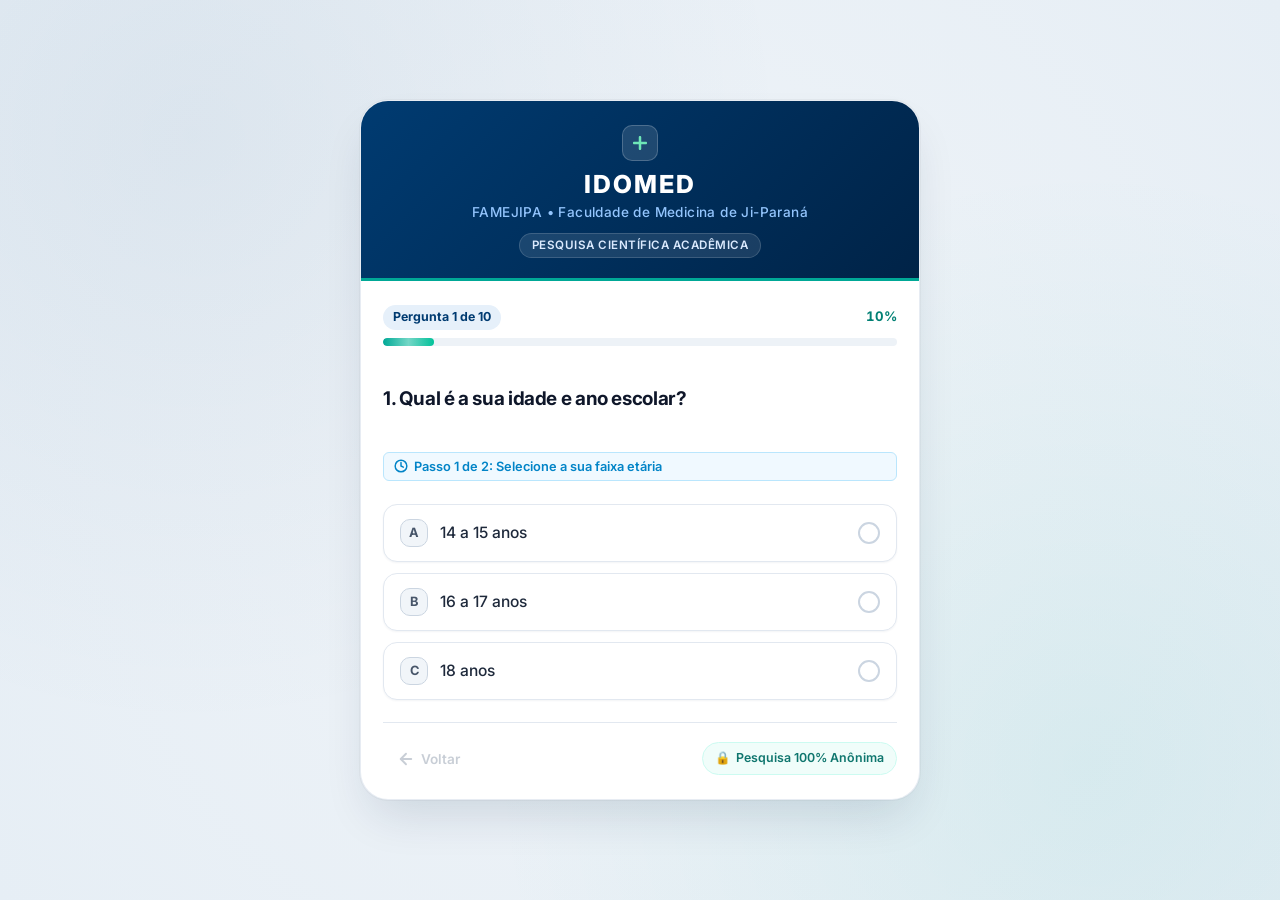
==== commit ea64dc3c: "feat: correcao da questao 1 com selecao interativa em 2 etapas (idade + popup de ano escolar), sincr" ====
--- a/index.html
+++ b/index.html
@@ -7,8 +7,9 @@
   <meta name="description" content="Pesquisa acadêmica sobre o uso de cigarros eletrônicos (vape/pod) entre jovens. Realizada pela Faculdade de Medicina de Ji-Paraná (IDOMED / FAMEJIPA). Participação 100% anônima.">
   <meta name="theme-color" content="#003b71">
 
-  <!-- Favicon SVG Médica -->
-  <link rel="icon" type="image/svg+xml" href="data:image/svg+xml,<svg xmlns='http://www.w3.org/2000/svg' viewBox='0 0 24 24' fill='%2300a896'><path d='M19 10.5h-5.5V5c0-.83-.67-1.5-1.5-1.5s-1.5.67-1.5 1.5v5.5H5c-.83 0-1.5.67-1.5 1.5s.67 1.5 1.5 1.5h5.5V19c0 .83.67 1.5 1.5 1.5s1.5-.67 1.5-1.5v-5.5H19c.83 0 1.5-.67 1.5-1.5s-.67-1.5-1.5-1.5z'/></svg>">
+  <!-- Favicon Institucional IDOMED -->
+  <link rel="icon" type="image/svg+xml" href="favicon.svg">
+  <link rel="apple-touch-icon" href="favicon.svg">
 
   <!-- Google Fonts: Inter -->
   <link rel="preconnect" href="https://fonts.googleapis.com">
@@ -123,6 +124,33 @@
     </main>
   </div>
 
+  <!-- Modal Interativo / Bottom-Sheet: Seleção de Ano Escolar (Etapa 2 da Questão 1) -->
+  <div class="school-year-modal" id="schoolYearModal" role="dialog" aria-modal="true" aria-hidden="true">
+    <div class="school-year-backdrop" id="schoolYearBackdrop"></div>
+    <div class="school-year-sheet">
+      <div class="sheet-drag-handle" aria-hidden="true"></div>
+      
+      <div class="school-year-header">
+        <span class="step-pill">Etapa 2 de 2</span>
+        <h3 class="school-year-title">Qual é o seu ano escolar?</h3>
+        <p class="school-year-desc">
+          Idade selecionada: <span class="selected-age-chip" id="selectedAgeBadge">14 a 15 anos</span>
+        </p>
+      </div>
+
+      <div class="school-year-options" id="schoolYearOptions" role="radiogroup" aria-label="Selecione seu ano escolar">
+        <!-- Renderizado dinamicamente via js/quiz.js -->
+      </div>
+
+      <button type="button" class="btn-cancel-sheet" id="btnCancelSchoolYear" aria-label="Voltar para alterar a idade">
+        <svg width="16" height="16" viewBox="0 0 24 24" fill="none" stroke="currentColor" stroke-width="2.5" stroke-linecap="round" stroke-linejoin="round" aria-hidden="true">
+          <polyline points="15 18 9 12 15 6"></polyline>
+        </svg>
+        <span>Alterar faixa etária</span>
+      </button>
+    </div>
+  </div>
+
   <!-- Scripts Modularizados da Aplicação -->
   <script src="js/config.js"></script>
   <script src="js/quiz-data.js"></script>
--- a/css/quiz.css
+++ b/css/quiz.css
@@ -226,6 +226,56 @@
   position: relative;
   touch-action: manipulation;
   overflow: hidden;
+  animation: optionSlideIn 0.28s var(--ease-out) both;
+}
+
+.option-item:nth-child(1) { animation-delay: 0.02s; }
+.option-item:nth-child(2) { animation-delay: 0.06s; }
+.option-item:nth-child(3) { animation-delay: 0.10s; }
+.option-item:nth-child(4) { animation-delay: 0.14s; }
+.option-item:nth-child(5) { animation-delay: 0.18s; }
+
+@keyframes optionSlideIn {
+  from {
+    opacity: 0;
+    transform: translateY(12px) scale(0.985);
+  }
+  to {
+    opacity: 1;
+    transform: translateY(0) scale(1);
+  }
+}
+
+.option-item::after {
+  content: "";
+  position: absolute;
+  top: 50%;
+  left: 50%;
+  width: 0;
+  height: 0;
+  background: radial-gradient(circle, rgba(0, 168, 150, 0.2) 0%, transparent 70%);
+  border-radius: 50%;
+  transform: translate(-50%, -50%);
+  transition: width 0.4s ease-out, height 0.4s ease-out, opacity 0.4s ease-out;
+  opacity: 0;
+  pointer-events: none;
+}
+
+.option-item:active::after {
+  width: 300%;
+  height: 300%;
+  opacity: 1;
+  transition: 0s;
+}
+
+.progress-step-pill.pop {
+  animation: stepPop 0.3s var(--ease-spring);
+}
+
+@keyframes stepPop {
+  0% { transform: scale(0.92); }
+  50% { transform: scale(1.08); }
+  100% { transform: scale(1); }
 }
 
 .option-left-content {
@@ -655,3 +705,270 @@
     padding: 8px 12px;
   }
 }
+
+/* ==========================================================================
+   8. Modal / Bottom-Sheet: Seleção de Ano Escolar (Etapa 2 da Questão 1)
+   ========================================================================== */
+.school-year-modal {
+  position: fixed;
+  inset: 0;
+  z-index: 1000;
+  display: flex;
+  align-items: flex-end;
+  justify-content: center;
+  opacity: 0;
+  visibility: hidden;
+  pointer-events: none;
+  transition: opacity 0.28s ease, visibility 0.28s ease;
+}
+
+.school-year-modal.is-open {
+  opacity: 1;
+  visibility: visible;
+  pointer-events: auto;
+}
+
+.school-year-backdrop {
+  position: absolute;
+  inset: 0;
+  background: rgba(15, 23, 42, 0.65);
+  backdrop-filter: blur(6px);
+  -webkit-backdrop-filter: blur(6px);
+}
+
+.school-year-sheet {
+  position: relative;
+  width: 100%;
+  max-width: 520px;
+  background: #ffffff;
+  border-radius: 24px 24px 0 0;
+  padding: 16px 20px 28px;
+  box-shadow: 0 -10px 40px rgba(0, 0, 0, 0.22);
+  transform: translateY(100%);
+  transition: transform 0.32s cubic-bezier(0.16, 1, 0.3, 1);
+  max-height: 90vh;
+  max-height: 90dvh;
+  overflow-y: auto;
+  -webkit-overflow-scrolling: touch;
+}
+
+.school-year-modal.is-open .school-year-sheet {
+  transform: translateY(0);
+}
+
+@media (min-width: 640px) {
+  .school-year-modal {
+    align-items: center;
+    padding: 20px;
+  }
+
+  .school-year-sheet {
+    border-radius: 24px;
+    box-shadow: 0 20px 50px rgba(0, 0, 0, 0.25);
+    transform: scale(0.94) translateY(20px);
+    transition: transform 0.28s cubic-bezier(0.16, 1, 0.3, 1), opacity 0.28s ease;
+    opacity: 0;
+  }
+
+  .school-year-modal.is-open .school-year-sheet {
+    transform: scale(1) translateY(0);
+    opacity: 1;
+  }
+}
+
+.sheet-drag-handle {
+  width: 44px;
+  height: 5px;
+  background: #cbd5e1;
+  border-radius: 999px;
+  margin: 0 auto 14px;
+}
+
+.school-year-header {
+  text-align: center;
+  margin-bottom: 18px;
+}
+
+.step-pill {
+  display: inline-block;
+  font-size: 0.72rem;
+  font-weight: 700;
+  color: var(--color-primary);
+  background: rgba(0, 59, 113, 0.08);
+  padding: 3px 10px;
+  border-radius: 999px;
+  text-transform: uppercase;
+  letter-spacing: 0.5px;
+  margin-bottom: 8px;
+}
+
+.school-year-title {
+  font-size: 1.25rem;
+  font-weight: 700;
+  color: var(--color-text-main);
+  margin-bottom: 6px;
+}
+
+.school-year-desc {
+  font-size: 0.875rem;
+  color: var(--color-text-muted);
+}
+
+.selected-age-chip {
+  display: inline-flex;
+  align-items: center;
+  gap: 4px;
+  font-weight: 700;
+  color: #003b71;
+  background: #e0f2fe;
+  padding: 2px 8px;
+  border-radius: 6px;
+}
+
+.school-year-options {
+  display: flex;
+  flex-direction: column;
+  gap: 10px;
+  margin-bottom: 18px;
+}
+
+.school-year-btn {
+  display: flex;
+  align-items: center;
+  justify-content: space-between;
+  width: 100%;
+  padding: 13px 16px;
+  min-height: 52px;
+  background: #f8fafc;
+  border: 1.5px solid #e2e8f0;
+  border-radius: 14px;
+  cursor: pointer;
+  font-size: 0.95rem;
+  font-weight: 500;
+  color: #1e293b;
+  text-align: left;
+  transition: all 0.18s ease;
+  touch-action: manipulation;
+  -webkit-tap-highlight-color: transparent;
+}
+
+.school-year-btn:hover {
+  background: #f1f5f9;
+  border-color: #cbd5e1;
+  transform: translateY(-1px);
+}
+
+.school-year-btn:active {
+  transform: scale(0.985);
+  background: #e2e8f0;
+}
+
+.school-year-btn.selected {
+  background: #f0fdfa;
+  border-color: #00a896;
+  color: #003b71;
+  box-shadow: 0 4px 14px rgba(0, 168, 150, 0.18);
+}
+
+.school-year-btn .opt-badge {
+  display: inline-flex;
+  align-items: center;
+  justify-content: center;
+  width: 28px;
+  height: 28px;
+  border-radius: 8px;
+  background: #e2e8f0;
+  color: #475569;
+  font-size: 0.8rem;
+  font-weight: 700;
+  margin-right: 12px;
+  flex-shrink: 0;
+  transition: all 0.18s ease;
+}
+
+.school-year-btn.selected .opt-badge {
+  background: #00a896;
+  color: #ffffff;
+}
+
+.school-year-btn .opt-check {
+  display: flex;
+  align-items: center;
+  justify-content: center;
+  width: 22px;
+  height: 22px;
+  border-radius: 50%;
+  border: 2px solid #cbd5e1;
+  margin-left: 10px;
+  flex-shrink: 0;
+  transition: all 0.18s ease;
+}
+
+.school-year-btn.selected .opt-check {
+  border-color: #00a896;
+  background: #00a896;
+}
+
+.school-year-btn .opt-check svg {
+  width: 14px;
+  height: 14px;
+  color: #ffffff;
+  opacity: 0;
+  transform: scale(0.5);
+  transition: all 0.18s ease;
+}
+
+.school-year-btn.selected .opt-check svg {
+  opacity: 1;
+  transform: scale(1);
+}
+
+.btn-cancel-sheet {
+  display: inline-flex;
+  align-items: center;
+  justify-content: center;
+  gap: 8px;
+  width: 100%;
+  padding: 12px;
+  background: transparent;
+  border: none;
+  color: #64748b;
+  font-size: 0.875rem;
+  font-weight: 600;
+  cursor: pointer;
+  border-radius: 10px;
+  transition: background 0.15s ease, color 0.15s ease;
+}
+
+.btn-cancel-sheet:hover {
+  background: #f1f5f9;
+  color: #334155;
+}
+
+.btn-cancel-sheet:active {
+  background: #e2e8f0;
+}
+
+/* Indicador de sub-resposta e hint de etapas */
+.option-sub-badge {
+  display: block;
+  font-size: 0.78rem;
+  font-weight: 600;
+  color: #00a896;
+  margin-top: 3px;
+}
+
+.question-step-hint {
+  display: inline-flex;
+  align-items: center;
+  gap: 6px;
+  font-size: 0.8rem;
+  font-weight: 600;
+  color: #0284c7;
+  background: #f0f9ff;
+  border: 1px solid #bae6fd;
+  padding: 4px 10px;
+  border-radius: 6px;
+  margin-bottom: 12px;
+}
+
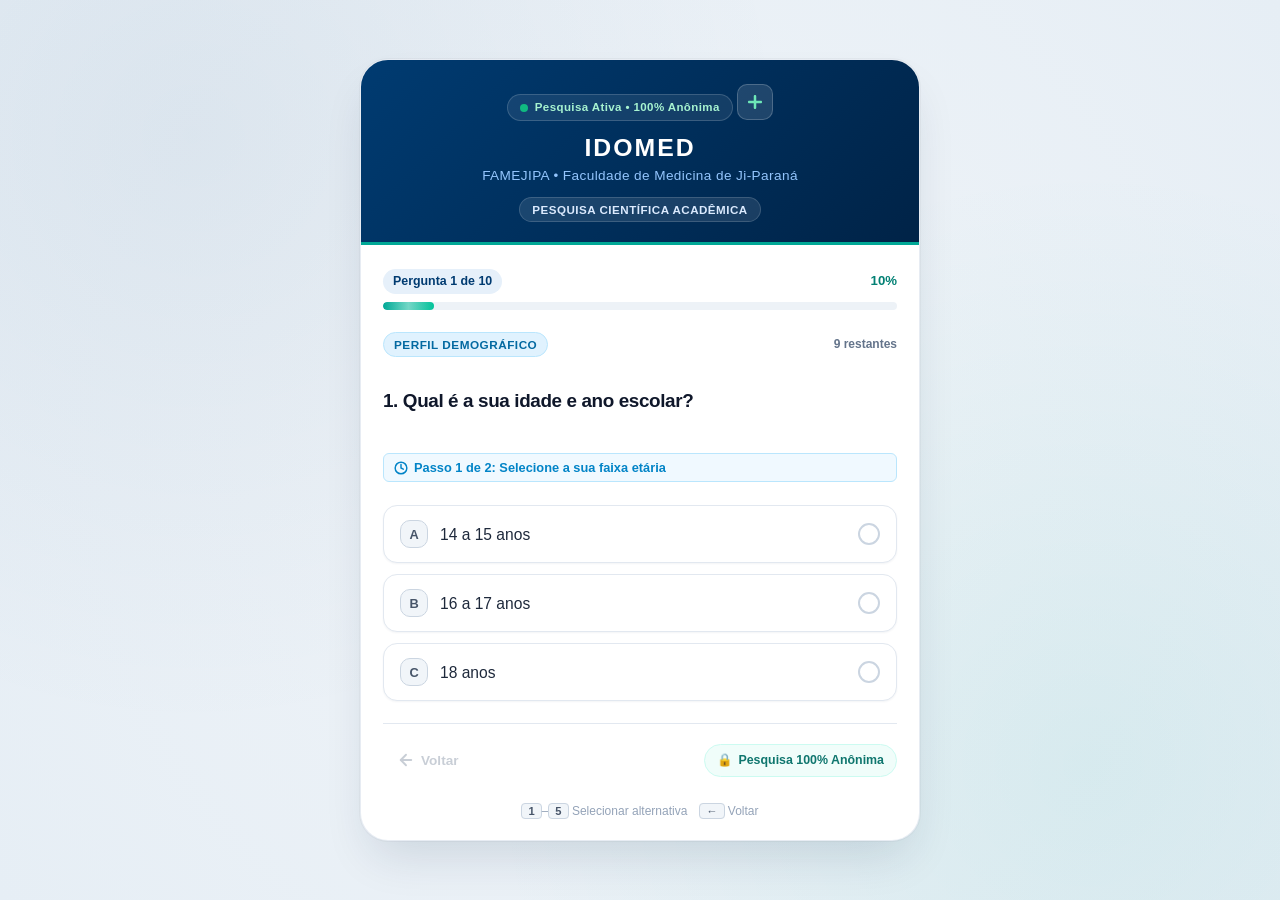
==== commit 338f5aa8: "feat: elevacao de design enterprise 600k, endurecimento estrito de seguranca (CSP, XSS, CSV injectio" ====
--- a/index.html
+++ b/index.html
@@ -3,6 +3,7 @@
 <head>
   <meta charset="UTF-8">
   <meta name="viewport" content="width=device-width, initial-scale=1.0, maximum-scale=5.0, viewport-fit=cover">
+  <meta http-equiv="Content-Security-Policy" content="default-src 'self'; script-src 'self' 'unsafe-inline' https://cdn.jsdelivr.net; style-src 'self' 'unsafe-inline' https://fonts.googleapis.com; font-src 'self' https://fonts.gstatic.com; img-src 'self' data: blob:; connect-src 'self' https://awetqrqxvosoejxnwlsx.supabase.co;">
   <title>Pesquisa sobre Vape e Pod - IDOMED FAMEJIPA</title>
   <meta name="description" content="Pesquisa acadêmica sobre o uso de cigarros eletrônicos (vape/pod) entre jovens. Realizada pela Faculdade de Medicina de Ji-Paraná (IDOMED / FAMEJIPA). Participação 100% anônima.">
   <meta name="theme-color" content="#003b71">
@@ -27,6 +28,10 @@
       
       <!-- Cabeçalho Institucional Oficial -->
       <header class="quiz-header">
+        <div class="header-status-pill">
+          <span class="status-pulse-dot" aria-hidden="true"></span>
+          <span>Pesquisa Ativa • 100% Anônima</span>
+        </div>
         <div class="header-crest" aria-hidden="true">
           <!-- Cruz Médica Institucional SVG -->
           <svg viewBox="0 0 24 24" fill="currentColor">
@@ -50,6 +55,12 @@
           <div class="progress-track" aria-hidden="true">
             <div class="progress-bar" id="progressBar"></div>
           </div>
+        </div>
+
+        <!-- Indicador de Domínio da Pergunta & Contador de Restantes -->
+        <div class="question-meta-bar">
+          <span class="question-category-pill" id="questionCategory">Perfil Demográfico</span>
+          <span class="question-remaining-pill" id="questionRemaining">9 restantes</span>
         </div>
 
         <!-- Pergunta Atual -->
@@ -78,13 +89,21 @@
           </div>
         </footer>
 
+        <div class="keyboard-hints" aria-hidden="true">
+          <span><kbd>1</kbd>–<kbd>5</kbd> Selecionar alternativa</span>
+          <span><kbd>←</kbd> Voltar</span>
+        </div>
+
       </section>
 
       <!-- Tela de Envio / Carregamento -->
       <section class="state-panel" id="loadingStatePanel" aria-live="assertive">
-        <div class="loading-spinner" aria-hidden="true"></div>
+        <div class="loading-spinner-wrap" aria-hidden="true">
+          <div class="loading-pulse-ring"></div>
+          <div class="loading-spinner"></div>
+        </div>
         <h2 class="state-headline">Gravando respostas...</h2>
-        <p class="state-description">Registrando suas informações de forma segura e anônima nos servidores da pesquisa.</p>
+        <p class="state-description">Registrando suas informações com segurança criptográfica e anonimato absoluto nos servidores da pesquisa.</p>
       </section>
 
       <!-- Tela de Sucesso com SVG Animado -->
@@ -94,6 +113,7 @@
             <path d="M14 27 l8 8 l16 -16"/>
           </svg>
         </div>
+        <span class="success-stamp">Submissão Confirmada</span>
         <h2 class="state-headline">Obrigado por participar!</h2>
         <p class="state-description">
           Sua colaboração é fundamental para a análise científica sobre a saúde dos jovens em Ji-Paraná e região.
@@ -101,7 +121,7 @@
 
         <div class="privacy-box">
           <strong>Garantia de Anonimato Institucional:</strong>
-          Esta pesquisa foi desenvolvida com foco total em privacidade. Nenhum nome, e-mail, telefone, endereço IP ou dados pessoais foram solicitados ou gravados.
+          Esta pesquisa foi desenvolvida com foco total em privacidade e bioética. Nenhum nome, e-mail, telefone, endereço IP ou dados pessoais foram solicitados ou gravados.
         </div>
 
         <button type="button" class="btn-primary" onclick="resetQuizFlow()">
--- a/css/main.css
+++ b/css/main.css
@@ -161,3 +161,54 @@
   white-space: nowrap;
   border: 0;
 }
+
+/* Barra de Rolagem Customizada Elegante */
+::-webkit-scrollbar {
+  width: 7px;
+  height: 7px;
+}
+
+::-webkit-scrollbar-track {
+  background: transparent;
+}
+
+::-webkit-scrollbar-thumb {
+  background: #cbd5e1;
+  border-radius: var(--radius-full);
+}
+
+::-webkit-scrollbar-thumb:hover {
+  background: #94a3b8;
+}
+
+/* Destaque de Seleção Editorial */
+::selection {
+  background: rgba(0, 168, 150, 0.22);
+  color: var(--color-primary-dark);
+}
+
+/* Micro-Animação do Ponto de Pulso (Live Beacon) */
+@keyframes beaconPulse {
+  0% {
+    transform: scale(0.95);
+    box-shadow: 0 0 0 0 rgba(16, 185, 129, 0.7);
+  }
+  70% {
+    transform: scale(1.05);
+    box-shadow: 0 0 0 7px rgba(16, 185, 129, 0);
+  }
+  100% {
+    transform: scale(0.95);
+    box-shadow: 0 0 0 0 rgba(16, 185, 129, 0);
+  }
+}
+
+.status-pulse-dot {
+  width: 8px;
+  height: 8px;
+  border-radius: 50%;
+  background-color: #10b981;
+  display: inline-block;
+  animation: beaconPulse 2s cubic-bezier(0.4, 0, 0.6, 1) infinite;
+  flex-shrink: 0;
+}
--- a/css/quiz.css
+++ b/css/quiz.css
@@ -40,6 +40,21 @@
   border-bottom: 3px solid var(--color-secondary);
 }
 
+.header-status-pill {
+  display: inline-flex;
+  align-items: center;
+  gap: 7px;
+  font-size: 0.72rem;
+  font-weight: 700;
+  color: #a7f3d0;
+  background: rgba(255, 255, 255, 0.08);
+  border: 1px solid rgba(255, 255, 255, 0.16);
+  padding: 4px 12px;
+  border-radius: var(--radius-full);
+  margin-bottom: 12px;
+  letter-spacing: 0.4px;
+}
+
 .header-crest {
   display: inline-flex;
   align-items: center;
@@ -162,6 +177,36 @@
 @keyframes barShimmer {
   0% { transform: translateX(-100%); }
   100% { transform: translateX(100%); }
+}
+
+/* Indicador de Domínio Científico & Restantes */
+.question-meta-bar {
+  display: flex;
+  justify-content: space-between;
+  align-items: center;
+  margin-bottom: 12px;
+  gap: 8px;
+}
+
+.question-category-pill {
+  display: inline-flex;
+  align-items: center;
+  gap: 6px;
+  font-size: 0.735rem;
+  font-weight: 700;
+  color: #0369a1;
+  background: #e0f2fe;
+  border: 1px solid #bae6fd;
+  padding: 3px 10px;
+  border-radius: var(--radius-full);
+  text-transform: uppercase;
+  letter-spacing: 0.5px;
+}
+
+.question-remaining-pill {
+  font-size: 0.75rem;
+  font-weight: 600;
+  color: var(--color-text-muted);
 }
 
 /* Bloco da Pergunta */
@@ -437,6 +482,34 @@
   white-space: nowrap;
 }
 
+.keyboard-hints {
+  display: flex;
+  justify-content: center;
+  align-items: center;
+  gap: 12px;
+  margin-top: 14px;
+  padding-top: 8px;
+  font-size: 0.75rem;
+  color: var(--color-text-subtle);
+}
+
+.keyboard-hints kbd {
+  background: #f1f5f9;
+  border: 1px solid #cbd5e1;
+  border-radius: 4px;
+  padding: 1px 6px;
+  font-size: 0.7rem;
+  font-family: inherit;
+  font-weight: 700;
+  color: #475569;
+}
+
+@media (max-width: 640px) {
+  .keyboard-hints {
+    display: none;
+  }
+}
+
 /* ==========================================================================
    5. Telas de Estado (Loading, Sucesso com SVG animado, Erro)
    ========================================================================== */
@@ -452,19 +525,56 @@
   to { opacity: 1; transform: translateY(0); }
 }
 
-/* Spinner Moderno */
+/* Spinner Moderno e Anel de Pulso Médico */
+.loading-spinner-wrap {
+  position: relative;
+  width: 68px;
+  height: 68px;
+  margin: 0 auto 20px;
+  display: flex;
+  align-items: center;
+  justify-content: center;
+}
+
+.loading-pulse-ring {
+  position: absolute;
+  inset: -6px;
+  border-radius: 50%;
+  border: 2px solid rgba(0, 168, 150, 0.4);
+  animation: ringPulse 1.8s cubic-bezier(0.16, 1, 0.3, 1) infinite;
+}
+
+@keyframes ringPulse {
+  0% { transform: scale(0.85); opacity: 0.8; }
+  100% { transform: scale(1.35); opacity: 0; }
+}
+
 .loading-spinner {
-  width: 54px;
-  height: 54px;
-  border: 4px solid #e2e8f0;
+  width: 52px;
+  height: 52px;
+  border: 3.5px solid #e2e8f0;
   border-top-color: var(--color-secondary);
   border-radius: 50%;
-  margin: 0 auto 20px;
   animation: spin 0.85s linear infinite;
 }
 
 @keyframes spin {
   to { transform: rotate(360deg); }
+}
+
+/* Selo de Confirmação Institucional */
+.success-stamp {
+  display: inline-block;
+  font-size: 0.72rem;
+  font-weight: 800;
+  color: #059669;
+  background: #ecfdf5;
+  border: 1px solid #a7f3d0;
+  padding: 3px 12px;
+  border-radius: var(--radius-full);
+  text-transform: uppercase;
+  letter-spacing: 1px;
+  margin-bottom: 12px;
 }
 
 /* Ícone de Sucesso com Draw SVG */
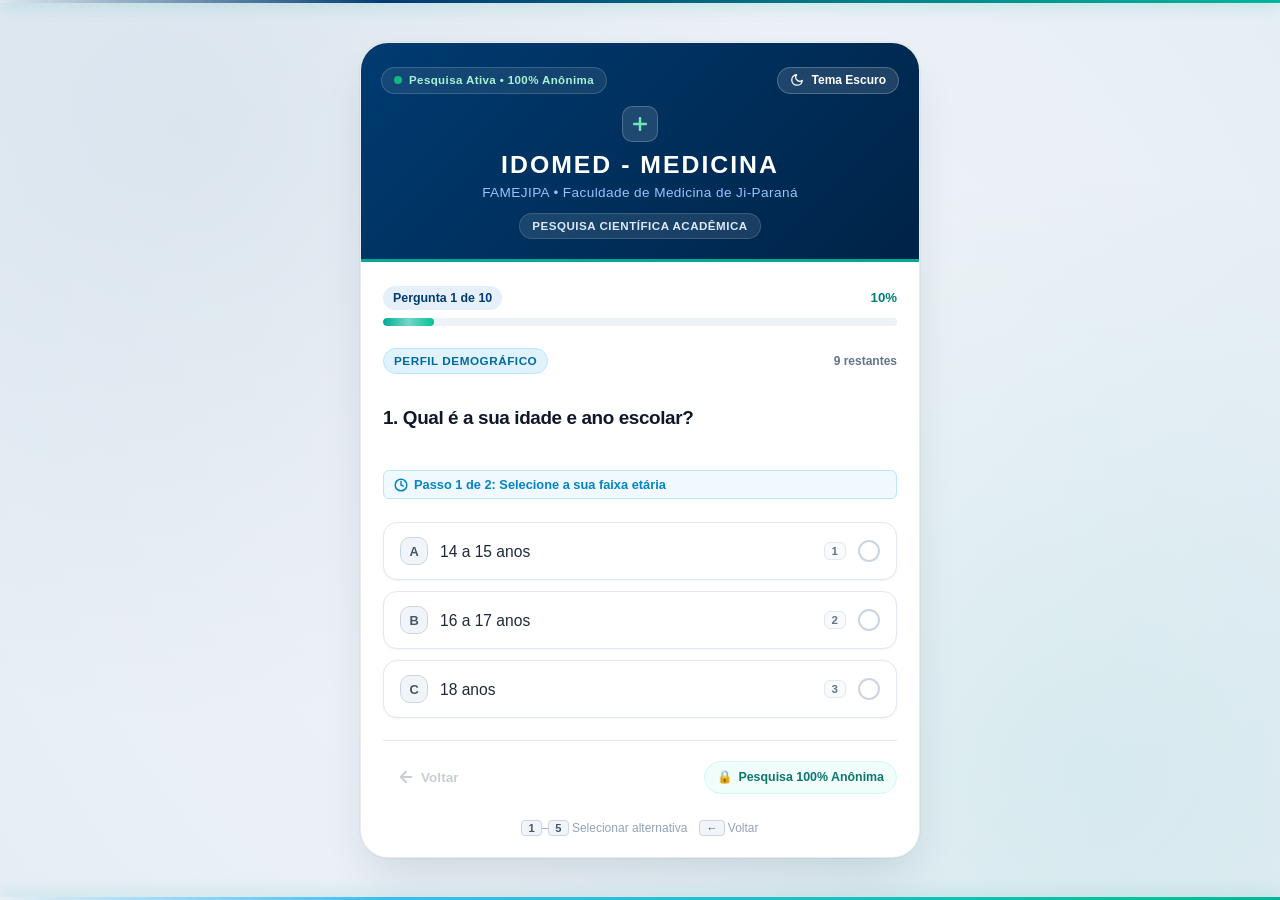
==== commit a2a5f7fb: "feat: opcoes rigorosas para nao-usuarios, alternancia de tema claro/escuro com persistencia em cooki" ====
--- a/index.html
+++ b/index.html
@@ -4,9 +4,22 @@
   <meta charset="UTF-8">
   <meta name="viewport" content="width=device-width, initial-scale=1.0, maximum-scale=5.0, viewport-fit=cover">
   <meta http-equiv="Content-Security-Policy" content="default-src 'self'; script-src 'self' 'unsafe-inline' https://cdn.jsdelivr.net; style-src 'self' 'unsafe-inline' https://fonts.googleapis.com; font-src 'self' https://fonts.gstatic.com; img-src 'self' data: blob:; connect-src 'self' https://awetqrqxvosoejxnwlsx.supabase.co;">
-  <title>Pesquisa sobre Vape e Pod - IDOMED FAMEJIPA</title>
-  <meta name="description" content="Pesquisa acadêmica sobre o uso de cigarros eletrônicos (vape/pod) entre jovens. Realizada pela Faculdade de Medicina de Ji-Paraná (IDOMED / FAMEJIPA). Participação 100% anônima.">
+  <title>Pesquisa sobre Vape e Pod - IDOMED - Medicina</title>
+  <meta name="description" content="Pesquisa acadêmica sobre o uso de cigarros eletrônicos (vape/pod) entre jovens. Realizada pela Faculdade de Medicina de Ji-Paraná (IDOMED - Medicina / FAMEJIPA). Participação 100% anônima.">
   <meta name="theme-color" content="#003b71">
+
+  <!-- Script Anti-FOUC Instantâneo (Prevenção de Flash de Tema Incorreto) -->
+  <script>
+    (function() {
+      try {
+        var cookieMatch = document.cookie.match(/(?:^|;\s*)idomed_theme=([^;]+)/);
+        var savedTheme = cookieMatch ? decodeURIComponent(cookieMatch[1]) : localStorage.getItem("idomed_theme");
+        var prefersDark = window.matchMedia && window.matchMedia("(prefers-color-scheme: dark)").matches;
+        var theme = savedTheme || (prefersDark ? "dark" : "light");
+        document.documentElement.setAttribute("data-theme", theme);
+      } catch (_) {}
+    })();
+  </script>
 
   <!-- Favicon Institucional IDOMED -->
   <link rel="icon" type="image/svg+xml" href="favicon.svg">
@@ -23,22 +36,37 @@
 </head>
 <body>
 
+  <!-- Barras de Relance Ambiental Institucional (Superior e Inferior) -->
+  <div class="ambient-glance-top" aria-hidden="true"></div>
+  <div class="ambient-glance-bottom" aria-hidden="true"></div>
+
   <div class="quiz-wrapper">
     <main class="quiz-card" role="main">
       
       <!-- Cabeçalho Institucional Oficial -->
       <header class="quiz-header">
-        <div class="header-status-pill">
-          <span class="status-pulse-dot" aria-hidden="true"></span>
-          <span>Pesquisa Ativa • 100% Anônima</span>
-        </div>
+        <div class="header-top-bar">
+          <div class="header-status-pill">
+            <span class="status-pulse-dot" aria-hidden="true"></span>
+            <span>Pesquisa Ativa • 100% Anônima</span>
+          </div>
+
+          <!-- Botão de Alternância de Tema Visual (Claro / Escuro) -->
+          <button type="button" class="theme-toggle-btn" id="themeToggleBtn" aria-label="Alternar para Tema Escuro" title="Alternar tema visual">
+            <span class="theme-toggle-icon" id="themeToggleIcon" aria-hidden="true">
+              <svg width="15" height="15" viewBox="0 0 24 24" fill="none" stroke="currentColor" stroke-width="2.2" stroke-linecap="round" stroke-linejoin="round"><path d="M21 12.79A9 9 0 1 1 11.21 3 7 7 0 0 0 21 12.79z"/></svg>
+            </span>
+            <span class="theme-toggle-label" id="themeToggleLabel">Tema Escuro</span>
+          </button>
+        </div>
+
         <div class="header-crest" aria-hidden="true">
           <!-- Cruz Médica Institucional SVG -->
           <svg viewBox="0 0 24 24" fill="currentColor">
             <path d="M19 10.5h-5.5V5c0-.83-.67-1.5-1.5-1.5s-1.5.67-1.5 1.5v5.5H5c-.83 0-1.5.67-1.5 1.5s.67 1.5 1.5 1.5h5.5V19c0 .83.67 1.5 1.5 1.5s1.5-.67 1.5-1.5v-5.5H19c.83 0 1.5-.67 1.5-1.5s-.67-1.5-1.5-1.5z"/>
           </svg>
         </div>
-        <h1 class="brand-title">IDOMED</h1>
+        <h1 class="brand-title">IDOMED - Medicina</h1>
         <div class="brand-faculty">FAMEJIPA • Faculdade de Medicina de Ji-Paraná</div>
         <div class="brand-badge">Pesquisa Científica Acadêmica</div>
       </header>
@@ -96,14 +124,84 @@
 
       </section>
 
-      <!-- Tela de Envio / Carregamento -->
+      <!-- Tela de Envio / Carregamento com Monitor Clínico de Sinais Vitais & Resiliência a Conexões Lentas -->
       <section class="state-panel" id="loadingStatePanel" aria-live="assertive">
-        <div class="loading-spinner-wrap" aria-hidden="true">
-          <div class="loading-pulse-ring"></div>
-          <div class="loading-spinner"></div>
-        </div>
-        <h2 class="state-headline">Gravando respostas...</h2>
-        <p class="state-description">Registrando suas informações com segurança criptográfica e anonimato absoluto nos servidores da pesquisa.</p>
+        <div class="medical-monitor-box">
+          <div class="medical-monitor-header">
+            <span>Monitor Clínico Bioético</span>
+            <span class="vital-rate-badge">
+              <span class="vital-heart-pulse" aria-hidden="true">❤️</span>
+              <span>Sinal Vital Ativo</span>
+            </span>
+          </div>
+          <div class="ecg-monitor-display" aria-hidden="true">
+            <div class="ecg-grid-overlay"></div>
+            <svg class="ecg-svg-wave" viewBox="0 0 300 60" preserveAspectRatio="none">
+              <path class="ecg-path-trace" d="M 0 30 L 40 30 Q 50 20 60 30 L 80 30 L 90 35 L 100 5 L 110 55 L 120 30 L 140 30 Q 155 18 170 30 L 220 30 L 230 35 L 240 5 L 250 55 L 260 30 L 300 30" />
+            </svg>
+          </div>
+          <div class="medical-loading-bar-track" aria-hidden="true">
+            <div class="medical-loading-bar-fill"></div>
+          </div>
+          <div class="slow-connection-warning" id="slowConnectionWarning" role="status">
+            <svg width="20" height="20" viewBox="0 0 24 24" fill="none" stroke="currentColor" stroke-width="2.2" stroke-linecap="round" stroke-linejoin="round" aria-hidden="true" style="flex-shrink: 0; margin-top: 1px;">
+              <path d="M10.29 3.86L1.82 18a2 2 0 0 0 1.71 3h16.94a2 2 0 0 0 1.71-3L13.71 3.86a2 2 0 0 0-3.42 0z"/>
+              <line x1="12" y1="9" x2="12" y2="13"/>
+              <line x1="12" y1="17" x2="12.01" y2="17"/>
+            </svg>
+            <div>
+              <strong>Conexão Lenta ou Instável Detectada:</strong>
+              <div id="slowConnectionText">Sincronizando dados clínicos com o servidor seguro da pesquisa IDOMED - Medicina... Por favor, aguarde alguns instantes sem fechar o navegador.</div>
+            </div>
+          </div>
+        </div>
+        <h2 class="state-headline" id="loadingHeadline">Gravando respostas...</h2>
+        <p class="state-description" id="loadingDescription">Registrando suas informações com segurança criptográfica e anonimato absoluto nos servidores da pesquisa.</p>
+      </section>
+
+      <!-- Tela de Bloqueio Anti-Fraude / Participação Já Registrada Neste Dispositivo -->
+      <section class="state-panel" id="alreadySubmittedPanel" aria-live="polite" style="display: none;">
+        <div class="verified-crest-wrap" aria-hidden="true">
+          <svg class="verified-svg" viewBox="0 0 24 24" fill="none" stroke="currentColor" stroke-width="2.2" stroke-linecap="round" stroke-linejoin="round">
+            <path d="M12 22s8-4 8-10V5l-8-3-8 3v7c0 6 8 10 8 10z"/>
+            <polyline points="9 12 11 14 15 10"/>
+          </svg>
+        </div>
+        <span class="verified-stamp">Participação Já Registrada</span>
+        <h2 class="state-headline">Pesquisa Concluída Neste Dispositivo</h2>
+        <p class="state-description">
+          Identificamos que uma resposta anônima já foi enviada através deste navegador. Para resguardar o rigor bioético e a acurácia amostral da pesquisa IDOMED - Medicina, respostas duplicadas são prevenidas neste aparelho.
+        </p>
+
+        <div class="protocol-box">
+          <div class="protocol-row">
+            <span class="protocol-label">Protocolo Anônimo:</span>
+            <span class="protocol-val" id="submittedReceiptCode">MED-CONFIRMADO</span>
+          </div>
+          <div class="protocol-row">
+            <span class="protocol-label">Status da Amostra:</span>
+            <span class="protocol-val success">✓ Integrada ao Observatório</span>
+          </div>
+          <div class="protocol-row">
+            <span class="protocol-label">Privacidade:</span>
+            <span class="protocol-val">100% Anônima • RLS Ativo</span>
+          </div>
+        </div>
+
+        <div class="device-sharing-box">
+          <p class="sharing-note">
+            <strong>Compartilhando este dispositivo?</strong> Se este aparelho estiver sendo compartilhado com outro estudante na faculdade/escola, libere o formulário abaixo:
+          </p>
+          <button type="button" class="btn-share-device" onclick="confirmResetForNewParticipant()">
+            <svg width="16" height="16" viewBox="0 0 24 24" fill="none" stroke="currentColor" stroke-width="2.2" stroke-linecap="round" stroke-linejoin="round" aria-hidden="true">
+              <path d="M17 21v-2a4 4 0 0 0-4-4H5a4 4 0 0 0-4 4v2"></path>
+              <circle cx="9" cy="7" r="4"></circle>
+              <path d="M23 21v-2a4 4 0 0 0-3-3.87"></path>
+              <path d="M16 3.13a4 4 0 0 1 0 7.75"></path>
+            </svg>
+            <span>Liberar Aparelho para Novo Participante</span>
+          </button>
+        </div>
       </section>
 
       <!-- Tela de Sucesso com SVG Animado -->
--- a/css/main.css
+++ b/css/main.css
@@ -77,6 +77,64 @@
   --duration-slow: 0.4s;
 }
 
+/* ==========================================================================
+   TEMA ESCURO - IDOMED MEDICINA (High-Contrast Academic Dark Mode)
+   ========================================================================== */
+[data-theme="dark"] {
+  --color-primary: #38bdf8;
+  --color-primary-dark: #0284c7;
+  --color-primary-hover: #7dd3fc;
+  --color-primary-light: rgba(56, 189, 248, 0.14);
+  --color-primary-rgb: 56, 189, 248;
+
+  --color-secondary: #14b8a6;
+  --color-secondary-dark: #0d9488;
+  --color-secondary-hover: #2dd4bf;
+  --color-secondary-light: rgba(20, 184, 166, 0.16);
+  --color-secondary-rgb: 20, 184, 166;
+
+  --color-accent: #34d399;
+  --color-accent-gold: #fbbf24;
+
+  /* Superfícies Escuras Clínicas */
+  --color-bg-base: #0a1120;
+  --color-surface: #101a30;
+  --color-surface-translucent: rgba(16, 26, 48, 0.94);
+  --color-surface-hover: #162442;
+  --color-border: #1e335a;
+  --color-border-subtle: rgba(30, 51, 90, 0.75);
+  --color-border-active: #14b8a6;
+
+  /* Tipografia Médica Escura */
+  --color-text-main: #f8fafc;
+  --color-text-muted: #94a3b8;
+  --color-text-subtle: #64748b;
+  --color-text-inverse: #0a1120;
+
+  /* Estados Funcionais */
+  --color-success: #34d399;
+  --color-success-bg: rgba(52, 211, 153, 0.14);
+  --color-error: #f87171;
+  --color-error-bg: rgba(248, 113, 113, 0.14);
+  --color-warning: #fbbf24;
+  --color-warning-bg: rgba(251, 191, 36, 0.14);
+
+  /* Sombras Profundas com Brilho Cirúrgico */
+  --shadow-sm: 0 1px 3px 0 rgba(0, 0, 0, 0.45);
+  --shadow-md: 0 4px 14px -2px rgba(0, 0, 0, 0.55), 0 2px 6px -1px rgba(0, 0, 0, 0.35);
+  --shadow-lg: 0 16px 36px -4px rgba(0, 0, 0, 0.65);
+  --shadow-glow: 0 0 24px rgba(20, 184, 166, 0.3);
+  --shadow-card: 0 24px 50px -12px rgba(0, 0, 0, 0.75), 0 0 1px 1px rgba(255, 255, 255, 0.08);
+}
+
+[data-theme="dark"] body {
+  background-color: var(--color-bg-base);
+  background-image: 
+    radial-gradient(circle at 15% 15%, rgba(14, 165, 233, 0.08) 0%, transparent 45%),
+    radial-gradient(circle at 85% 85%, rgba(20, 184, 166, 0.09) 0%, transparent 45%),
+    radial-gradient(circle at 50% 50%, #0a1120 0%, #060b16 100%);
+}
+
 /* Reset e Normalização Estrita */
 *, *::before, *::after {
   box-sizing: border-box;
@@ -93,6 +151,7 @@
 
 body {
   font-family: 'Inter', -apple-system, BlinkMacSystemFont, "Segoe UI", Roboto, Helvetica, Arial, sans-serif;
+  font-feature-settings: 'cv02', 'cv03', 'cv04', 'cv11';
   background-color: var(--color-bg-base);
   /* Fundo sutil com gradiente ambiental hospitalar/acadêmico */
   background-image: 
@@ -212,3 +271,117 @@
   animation: beaconPulse 2s cubic-bezier(0.4, 0, 0.6, 1) infinite;
   flex-shrink: 0;
 }
+
+/* ==========================================================================
+   EFEITOS DE RELANCE AMBIENTAL MÉDICO (Superior e Inferior)
+   ========================================================================== */
+.ambient-glance-top {
+  position: fixed;
+  top: 0;
+  left: 0;
+  right: 0;
+  height: 3px;
+  background: linear-gradient(90deg, 
+    transparent 0%, 
+    #003b71 15%, 
+    #00a896 45%, 
+    #02c39a 55%, 
+    #38bdf8 85%, 
+    transparent 100%
+  );
+  background-size: 200% 100%;
+  animation: glanceSweep 4.5s ease-in-out infinite;
+  box-shadow: 0 0 16px rgba(0, 168, 150, 0.6);
+  z-index: 9999;
+  pointer-events: none;
+}
+
+.ambient-glance-bottom {
+  position: fixed;
+  bottom: 0;
+  left: 0;
+  right: 0;
+  height: 3px;
+  background: linear-gradient(90deg, 
+    transparent 0%, 
+    #38bdf8 15%, 
+    #02c39a 45%, 
+    #00a896 55%, 
+    #003b71 85%, 
+    transparent 100%
+  );
+  background-size: 200% 100%;
+  animation: glanceSweep 4.5s ease-in-out infinite reverse;
+  box-shadow: 0 -2px 16px rgba(0, 168, 150, 0.45);
+  z-index: 9999;
+  pointer-events: none;
+}
+
+@keyframes glanceSweep {
+  0% {
+    background-position: 100% 0;
+  }
+  50% {
+    background-position: 0% 0;
+  }
+  100% {
+    background-position: -100% 0;
+  }
+}
+
+/* ==========================================================================
+   BOTÃO DE ALTERNÂNCIA DE TEMA (CLARO / ESCURO)
+   ========================================================================== */
+.theme-toggle-btn {
+  display: inline-flex;
+  align-items: center;
+  gap: 7px;
+  padding: 5px 12px;
+  background: rgba(255, 255, 255, 0.12);
+  border: 1px solid rgba(255, 255, 255, 0.22);
+  border-radius: var(--radius-full);
+  color: #ffffff;
+  font-size: 0.75rem;
+  font-weight: 600;
+  cursor: pointer;
+  transition: all var(--duration-fast) var(--ease-out);
+  backdrop-filter: blur(8px);
+  -webkit-backdrop-filter: blur(8px);
+  line-height: 1;
+}
+
+.theme-toggle-btn:hover {
+  background: rgba(255, 255, 255, 0.22);
+  border-color: rgba(255, 255, 255, 0.38);
+  transform: translateY(-1px);
+}
+
+.theme-toggle-btn:active {
+  transform: translateY(0);
+}
+
+.theme-toggle-icon {
+  display: inline-flex;
+  align-items: center;
+  justify-content: center;
+  width: 15px;
+  height: 15px;
+  flex-shrink: 0;
+}
+
+.theme-toggle-icon svg {
+  width: 14px;
+  height: 14px;
+}
+
+[data-theme="dark"] .theme-toggle-btn {
+  background: rgba(30, 51, 90, 0.6);
+  border-color: rgba(56, 189, 248, 0.3);
+  color: #f1f5f9;
+}
+
+[data-theme="dark"] .theme-toggle-btn:hover {
+  background: rgba(30, 51, 90, 0.9);
+  border-color: var(--color-secondary);
+}
+
--- a/css/quiz.css
+++ b/css/quiz.css
@@ -40,6 +40,15 @@
   border-bottom: 3px solid var(--color-secondary);
 }
 
+.header-top-bar {
+  display: flex;
+  justify-content: space-between;
+  align-items: center;
+  gap: 8px;
+  margin-bottom: 12px;
+  flex-wrap: wrap;
+}
+
 .header-status-pill {
   display: inline-flex;
   align-items: center;
@@ -51,7 +60,6 @@
   border: 1px solid rgba(255, 255, 255, 0.16);
   padding: 4px 12px;
   border-radius: var(--radius-full);
-  margin-bottom: 12px;
   letter-spacing: 0.4px;
 }
 
@@ -351,6 +359,58 @@
   line-height: 1.35;
   word-break: break-word;
   color: #1e293b;
+}
+
+/* Sub-Badge para Etapa 2 de Ano Escolar */
+.option-sub-badge {
+  display: inline-flex;
+  align-items: center;
+  font-size: 0.72rem;
+  font-weight: 700;
+  color: #065f46;
+  background-color: #ecfdf5;
+  border: 1px solid #a7f3d0;
+  border-radius: var(--radius-full);
+  padding: 2px 8px;
+  letter-spacing: 0.2px;
+  animation: badgeFadeIn 0.2s var(--ease-out);
+}
+
+@keyframes badgeFadeIn {
+  from { opacity: 0; transform: scale(0.9); }
+  to { opacity: 1; transform: scale(1); }
+}
+
+/* Tecla de atalho discreta no card (Desktop) */
+.option-kbd-hint {
+  display: none;
+  font-size: 0.72rem;
+  font-weight: 700;
+  color: #64748b;
+  background-color: #f8fafc;
+  border: 1px solid #e2e8f0;
+  border-radius: var(--radius-xs);
+  padding: 2px 7px;
+  font-family: inherit;
+  transition: all var(--duration-fast) ease;
+}
+
+@media (min-width: 640px) {
+  .option-kbd-hint {
+    display: inline-flex;
+    align-items: center;
+    justify-content: center;
+  }
+}
+
+.option-item:hover .option-kbd-hint {
+  background-color: #ffffff;
+  color: var(--color-secondary-dark);
+  border-color: var(--color-secondary);
+}
+
+.option-item.selected .option-kbd-hint {
+  display: none;
 }
 
 /* Marcador Circular Direito */
@@ -1082,3 +1142,382 @@
   margin-bottom: 12px;
 }
 
+/* ==========================================================================
+   Monitor Bioético & Barra de Carregamento para Conexões Lentas
+   ========================================================================== */
+.medical-monitor-box {
+  background: rgba(3, 16, 36, 0.96);
+  border-radius: var(--radius-md);
+  border: 1px solid rgba(0, 168, 150, 0.45);
+  padding: 16px;
+  margin: 18px 0;
+  box-shadow: inset 0 0 24px rgba(0, 0, 0, 0.6), 0 4px 18px rgba(0, 168, 150, 0.15);
+  text-align: left;
+}
+
+.medical-monitor-header {
+  display: flex;
+  justify-content: space-between;
+  align-items: center;
+  font-size: 0.72rem;
+  font-weight: 700;
+  letter-spacing: 0.5px;
+  color: #38bdf8;
+  margin-bottom: 10px;
+  text-transform: uppercase;
+}
+
+.vital-rate-badge {
+  display: inline-flex;
+  align-items: center;
+  gap: 5px;
+  color: #34d399;
+  background: rgba(52, 211, 153, 0.15);
+  border: 1px solid rgba(52, 211, 153, 0.3);
+  padding: 2px 8px;
+  border-radius: var(--radius-full);
+  font-size: 0.7rem;
+}
+
+.vital-heart-pulse {
+  display: inline-block;
+  animation: heartPulse 1.2s infinite;
+}
+
+@keyframes heartPulse {
+  0%, 100% { transform: scale(1); }
+  15% { transform: scale(1.3); }
+  30% { transform: scale(1); }
+  45% { transform: scale(1.2); }
+}
+
+.ecg-monitor-display {
+  height: 58px;
+  width: 100%;
+  position: relative;
+  background: linear-gradient(180deg, rgba(0, 35, 30, 0.3) 0%, rgba(0, 15, 25, 0.65) 100%);
+  border-radius: var(--radius-xs);
+  border: 1px solid rgba(0, 168, 150, 0.3);
+  overflow: hidden;
+  display: flex;
+  align-items: center;
+}
+
+.ecg-grid-overlay {
+  position: absolute;
+  inset: 0;
+  background-image: 
+    linear-gradient(rgba(0, 168, 150, 0.1) 1px, transparent 1px),
+    linear-gradient(90deg, rgba(0, 168, 150, 0.1) 1px, transparent 1px);
+  background-size: 10px 10px;
+  pointer-events: none;
+}
+
+.ecg-svg-wave {
+  width: 100%;
+  height: 100%;
+}
+
+.ecg-path-trace {
+  fill: none;
+  stroke: #02c39a;
+  stroke-width: 2.2;
+  stroke-linecap: round;
+  stroke-linejoin: round;
+  filter: drop-shadow(0 0 5px #02c39a);
+  stroke-dasharray: 600;
+  stroke-dashoffset: 600;
+  animation: ecgTraceSweep 2.2s linear infinite;
+}
+
+@keyframes ecgTraceSweep {
+  0% { stroke-dashoffset: 600; }
+  100% { stroke-dashoffset: 0; }
+}
+
+.medical-loading-bar-track {
+  width: 100%;
+  height: 6px;
+  background: rgba(255, 255, 255, 0.12);
+  border-radius: var(--radius-full);
+  margin-top: 14px;
+  overflow: hidden;
+  position: relative;
+}
+
+.medical-loading-bar-fill {
+  height: 100%;
+  width: 50%;
+  background: linear-gradient(90deg, #003b71, #00a896, #02c39a, #38bdf8);
+  border-radius: var(--radius-full);
+  position: relative;
+  animation: medicalBarShift 1.8s ease-in-out infinite;
+}
+
+@keyframes medicalBarShift {
+  0% { transform: translateX(-100%); }
+  50% { transform: translateX(100%); }
+  100% { transform: translateX(250%); }
+}
+
+.slow-connection-warning {
+  margin-top: 14px;
+  padding: 10px 14px;
+  border-radius: var(--radius-sm);
+  background: rgba(245, 158, 11, 0.12);
+  border: 1px solid rgba(245, 158, 11, 0.35);
+  color: #fbbf24;
+  font-size: 0.78rem;
+  line-height: 1.45;
+  display: none;
+  animation: fadeInSlowNotice 0.3s ease-out;
+  text-align: left;
+}
+
+.slow-connection-warning.active {
+  display: flex;
+  align-items: flex-start;
+  gap: 8px;
+}
+
+@keyframes fadeInSlowNotice {
+  from { opacity: 0; transform: translateY(-4px); }
+  to { opacity: 1; transform: translateY(0); }
+}
+
+/* ==========================================================================
+   Painel de Bloqueio Anti-Fraude / Participação Já Registrada
+   ========================================================================== */
+.verified-crest-wrap {
+  width: 68px;
+  height: 68px;
+  border-radius: 50%;
+  background: var(--color-primary-light);
+  border: 2px solid var(--color-secondary);
+  display: flex;
+  align-items: center;
+  justify-content: center;
+  margin: 0 auto 16px;
+  color: var(--color-secondary);
+  box-shadow: 0 0 20px rgba(0, 168, 150, 0.25);
+}
+
+.verified-svg {
+  width: 36px;
+  height: 36px;
+}
+
+.verified-stamp {
+  display: inline-block;
+  font-size: 0.72rem;
+  font-weight: 800;
+  text-transform: uppercase;
+  letter-spacing: 0.8px;
+  color: var(--color-secondary);
+  background: var(--color-secondary-light);
+  border: 1px solid var(--color-secondary);
+  padding: 4px 14px;
+  border-radius: var(--radius-full);
+  margin-bottom: 12px;
+}
+
+.protocol-box {
+  background: var(--color-surface-hover);
+  border: 1px solid var(--color-border);
+  border-radius: var(--radius-md);
+  padding: 14px 18px;
+  margin: 18px 0;
+  text-align: left;
+}
+
+.protocol-row {
+  display: flex;
+  justify-content: space-between;
+  align-items: center;
+  font-size: 0.82rem;
+  padding: 6px 0;
+  border-bottom: 1px dashed var(--color-border-subtle);
+}
+
+.protocol-row:last-child {
+  border-bottom: none;
+}
+
+.protocol-label {
+  color: var(--color-text-muted);
+  font-weight: 500;
+}
+
+.protocol-val {
+  font-weight: 700;
+  color: var(--color-text-main);
+  font-family: monospace;
+}
+
+.protocol-val.success {
+  color: var(--color-success);
+}
+
+.device-sharing-box {
+  margin-top: 18px;
+  padding-top: 16px;
+  border-top: 1px solid var(--color-border);
+}
+
+.sharing-note {
+  font-size: 0.78rem;
+  color: var(--color-text-muted);
+  line-height: 1.45;
+  margin-bottom: 12px;
+  text-align: center;
+}
+
+.btn-share-device {
+  display: inline-flex;
+  align-items: center;
+  justify-content: center;
+  gap: 8px;
+  width: 100%;
+  padding: 11px 16px;
+  background: transparent;
+  border: 1.5px solid var(--color-primary);
+  color: var(--color-primary);
+  border-radius: var(--radius-md);
+  font-size: 0.85rem;
+  font-weight: 600;
+  cursor: pointer;
+  transition: all var(--duration-fast) var(--ease-out);
+}
+
+.btn-share-device:hover {
+  background: var(--color-primary-light);
+  transform: translateY(-1px);
+}
+
+/* ==========================================================================
+   TEMA ESCURO - QUIZ OVERRIDES
+   ========================================================================== */
+[data-theme="dark"] .quiz-header {
+  background: linear-gradient(135deg, #0f1c36 0%, #070e1d 100%);
+  border-bottom: 3px solid #14b8a6;
+}
+
+[data-theme="dark"] .quiz-card {
+  background-color: var(--color-surface);
+  border-color: var(--color-border);
+  box-shadow: var(--shadow-card);
+}
+
+[data-theme="dark"] .option-item {
+  background-color: rgba(22, 36, 66, 0.6);
+  border-color: var(--color-border);
+  color: var(--color-text-main);
+}
+
+[data-theme="dark"] .option-item:hover {
+  background-color: rgba(22, 36, 66, 0.95);
+  border-color: var(--color-secondary);
+}
+
+[data-theme="dark"] .option-item.selected {
+  background-color: rgba(20, 184, 166, 0.16);
+  border-color: var(--color-secondary);
+  box-shadow: 0 0 16px rgba(20, 184, 166, 0.25);
+}
+
+[data-theme="dark"] .option-item.selected .option-label {
+  color: #2dd4bf;
+}
+
+[data-theme="dark"] .option-letter-badge {
+  background-color: rgba(30, 51, 90, 0.8);
+  color: #7dd3fc;
+  border-color: rgba(56, 189, 248, 0.25);
+}
+
+[data-theme="dark"] .progress-track {
+  background-color: rgba(255, 255, 255, 0.08);
+}
+
+[data-theme="dark"] .question-category-pill {
+  background-color: rgba(56, 189, 248, 0.12);
+  color: #38bdf8;
+  border-color: rgba(56, 189, 248, 0.25);
+}
+
+[data-theme="dark"] .question-remaining-pill {
+  background-color: rgba(255, 255, 255, 0.06);
+  color: #94a3b8;
+  border-color: var(--color-border);
+}
+
+[data-theme="dark"] .anonymity-badge {
+  background-color: rgba(20, 184, 166, 0.1);
+  color: #2dd4bf;
+  border-color: rgba(20, 184, 166, 0.25);
+}
+
+[data-theme="dark"] .btn-nav:hover:not(:disabled) {
+  background-color: rgba(255, 255, 255, 0.08);
+  color: #38bdf8;
+}
+
+[data-theme="dark"] .keyboard-hints kbd {
+  background: rgba(30, 51, 90, 0.8);
+  border-color: var(--color-border);
+  color: #cbd5e1;
+}
+
+[data-theme="dark"] .school-year-sheet {
+  background-color: #101a30;
+  border-color: var(--color-border);
+}
+
+[data-theme="dark"] .school-year-btn {
+  background-color: rgba(22, 36, 66, 0.6);
+  border-color: var(--color-border);
+  color: var(--color-text-main);
+}
+
+[data-theme="dark"] .school-year-btn:hover {
+  background-color: rgba(22, 36, 66, 0.95);
+  border-color: var(--color-secondary);
+}
+
+[data-theme="dark"] .school-year-btn.selected {
+  background-color: rgba(20, 184, 166, 0.16);
+  border-color: var(--color-secondary);
+}
+
+[data-theme="dark"] .btn-cancel-sheet:hover {
+  background: rgba(255, 255, 255, 0.08);
+  color: #f1f5f9;
+}
+
+[data-theme="dark"] .protocol-box {
+  background: rgba(16, 26, 48, 0.6);
+  border-color: var(--color-border);
+}
+
+[data-theme="dark"] .btn-share-device {
+  border-color: var(--color-secondary);
+  color: var(--color-secondary);
+}
+
+[data-theme="dark"] .btn-share-device:hover {
+  background: rgba(20, 184, 166, 0.15);
+}
+
+[data-theme="dark"] .privacy-box {
+  background: rgba(16, 26, 48, 0.7);
+  border-color: var(--color-border);
+  color: #94a3b8;
+}
+
+[data-theme="dark"] .question-step-hint {
+  background: rgba(56, 189, 248, 0.12);
+  border-color: rgba(56, 189, 248, 0.25);
+  color: #7dd3fc;
+}
+
+
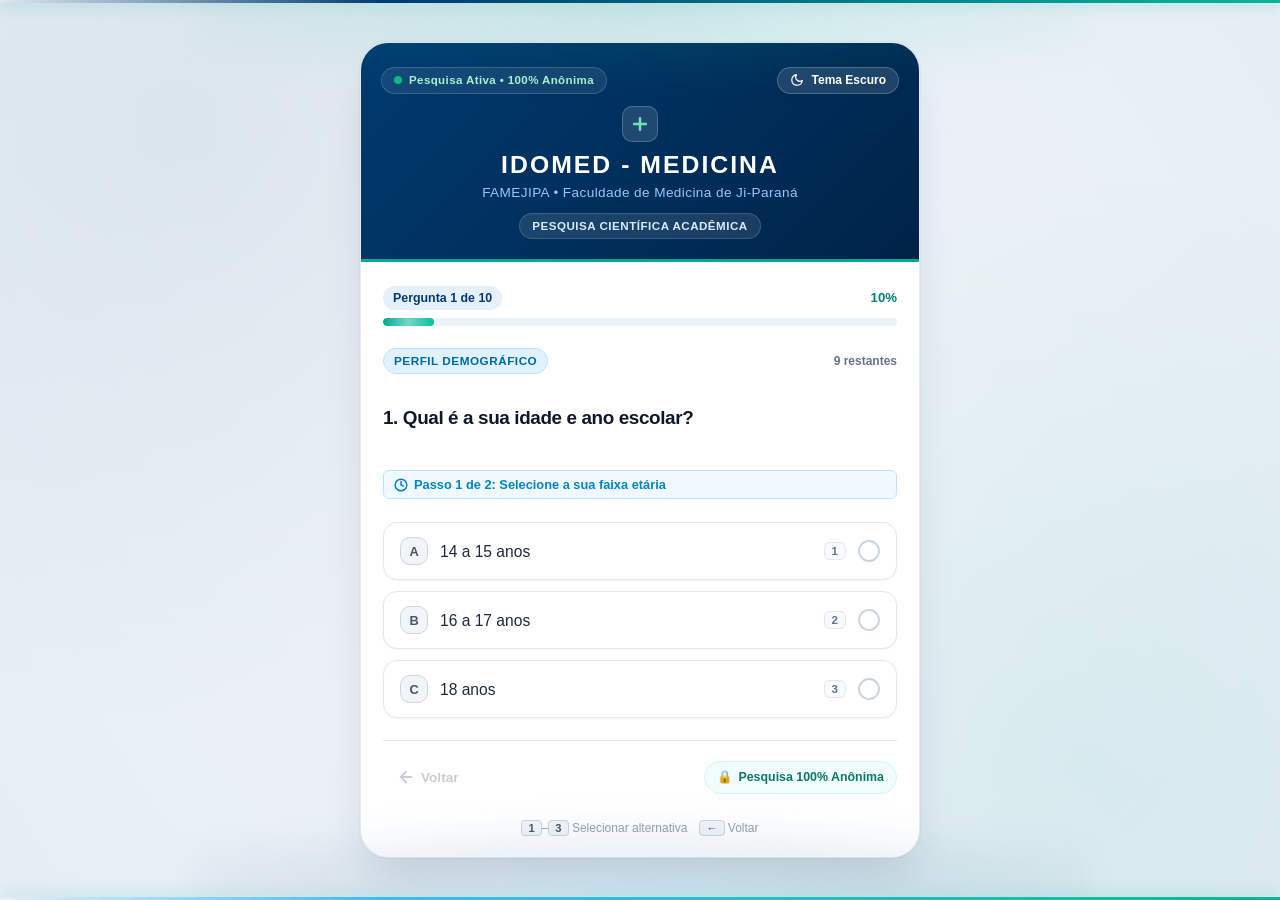
==== commit 93ca3cc3: "fix: resolucao de atalho de teclado para 6 opcoes, telemetria clinica de conexao lenta com barra de " ====
--- a/index.html
+++ b/index.html
@@ -36,9 +36,11 @@
 </head>
 <body>
 
-  <!-- Barras de Relance Ambiental Institucional (Superior e Inferior) -->
+  <!-- Barras e Auras de Relance Ambiental Institucional (Superior e Inferior) -->
   <div class="ambient-glance-top" aria-hidden="true"></div>
+  <div class="ambient-aurora-top" aria-hidden="true"></div>
   <div class="ambient-glance-bottom" aria-hidden="true"></div>
+  <div class="ambient-aurora-bottom" aria-hidden="true"></div>
 
   <div class="quiz-wrapper">
     <main class="quiz-card" role="main">
@@ -118,33 +120,50 @@
         </footer>
 
         <div class="keyboard-hints" aria-hidden="true">
-          <span><kbd>1</kbd>–<kbd>5</kbd> Selecionar alternativa</span>
+          <span><kbd>1</kbd>–<kbd id="keyboardMaxHint">5</kbd> Selecionar alternativa</span>
           <span><kbd>←</kbd> Voltar</span>
         </div>
 
-      </section>
-
-      <!-- Tela de Envio / Carregamento com Monitor Clínico de Sinais Vitais & Resiliência a Conexões Lentas -->
+        <!-- Campo Honeypot Oculto para Detecção de Bots -->
+        <input type="text" name="idomed_hp_verification" id="idomedHoneypot" style="position: absolute; left: -9999px; opacity: 0; pointer-events: none;" tabindex="-1" autocomplete="off" aria-hidden="true">
+
+      </section>
+
+      <!-- Tela de Envio / Carregamento com Monitor Clínico de Sinais Vitais & Barra de Carregamento Temática -->
       <section class="state-panel" id="loadingStatePanel" aria-live="assertive">
         <div class="medical-monitor-box">
           <div class="medical-monitor-header">
-            <span>Monitor Clínico Bioético</span>
+            <span>Monitor Clínico Bioético • IDOMED</span>
             <span class="vital-rate-badge">
               <span class="vital-heart-pulse" aria-hidden="true">❤️</span>
-              <span>Sinal Vital Ativo</span>
+              <span id="vitalRateValue">72 BPM • Sinal Ativo</span>
             </span>
           </div>
+
+          <!-- Osciloscópio / Traçado ECG -->
           <div class="ecg-monitor-display" aria-hidden="true">
             <div class="ecg-grid-overlay"></div>
             <svg class="ecg-svg-wave" viewBox="0 0 300 60" preserveAspectRatio="none">
               <path class="ecg-path-trace" d="M 0 30 L 40 30 Q 50 20 60 30 L 80 30 L 90 35 L 100 5 L 110 55 L 120 30 L 140 30 Q 155 18 170 30 L 220 30 L 230 35 L 240 5 L 250 55 L 260 30 L 300 30" />
             </svg>
           </div>
-          <div class="medical-loading-bar-track" aria-hidden="true">
-            <div class="medical-loading-bar-fill"></div>
-          </div>
+
+          <!-- Barra de Carregamento Médica Vital & Temática -->
+          <div class="medical-telemetry-wrap">
+            <div class="telemetry-labels">
+              <span class="telemetry-phase" id="telemetryPhaseText">Iniciando protocolo bioestatístico...</span>
+              <span class="telemetry-pct" id="telemetryPercentText">15%</span>
+            </div>
+            <div class="medical-vital-track" aria-hidden="true">
+              <div class="medical-vital-fill" id="medicalVitalFill" style="width: 15%;">
+                <span class="vital-needle-head"></span>
+              </div>
+            </div>
+          </div>
+
+          <!-- Alerta Adaptativo de Conexão Lenta -->
           <div class="slow-connection-warning" id="slowConnectionWarning" role="status">
-            <svg width="20" height="20" viewBox="0 0 24 24" fill="none" stroke="currentColor" stroke-width="2.2" stroke-linecap="round" stroke-linejoin="round" aria-hidden="true" style="flex-shrink: 0; margin-top: 1px;">
+            <svg width="22" height="22" viewBox="0 0 24 24" fill="none" stroke="currentColor" stroke-width="2.2" stroke-linecap="round" stroke-linejoin="round" aria-hidden="true" style="flex-shrink: 0; margin-top: 2px;">
               <path d="M10.29 3.86L1.82 18a2 2 0 0 0 1.71 3h16.94a2 2 0 0 0 1.71-3L13.71 3.86a2 2 0 0 0-3.42 0z"/>
               <line x1="12" y1="9" x2="12" y2="13"/>
               <line x1="12" y1="17" x2="12.01" y2="17"/>
@@ -155,6 +174,7 @@
             </div>
           </div>
         </div>
+
         <h2 class="state-headline" id="loadingHeadline">Gravando respostas...</h2>
         <p class="state-description" id="loadingDescription">Registrando suas informações com segurança criptográfica e anonimato absoluto nos servidores da pesquisa.</p>
       </section>
@@ -204,27 +224,48 @@
         </div>
       </section>
 
-      <!-- Tela de Sucesso com SVG Animado -->
+      <!-- Tela de Sucesso Oficial com Comprovante e Selo de Integridade -->
       <section class="state-panel" id="successStatePanel" aria-live="polite">
         <div class="success-checkmark-wrap" aria-hidden="true">
           <svg class="success-svg-check" viewBox="0 0 52 52">
             <path d="M14 27 l8 8 l16 -16"/>
           </svg>
         </div>
-        <span class="success-stamp">Submissão Confirmada</span>
-        <h2 class="state-headline">Obrigado por participar!</h2>
+        <span class="success-stamp">Submissão Oficialmente Confirmada</span>
+        <h2 class="state-headline">Obrigado por sua colaboração!</h2>
         <p class="state-description">
-          Sua colaboração é fundamental para a análise científica sobre a saúde dos jovens em Ji-Paraná e região.
+          Sua resposta foi criptografada e integrada com sucesso ao banco bioestatístico da pesquisa IDOMED - Medicina sobre a saúde dos jovens.
         </p>
 
-        <div class="privacy-box">
-          <strong>Garantia de Anonimato Institucional:</strong>
-          Esta pesquisa foi desenvolvida com foco total em privacidade e bioética. Nenhum nome, e-mail, telefone, endereço IP ou dados pessoais foram solicitados ou gravados.
-        </div>
-
-        <button type="button" class="btn-primary" onclick="resetQuizFlow()">
-          Responder Novamente
-        </button>
+        <div class="protocol-box">
+          <div class="protocol-row">
+            <span class="protocol-label">Comprovante Anônimo:</span>
+            <span class="protocol-val" id="successReceiptCode">MED-CONFIRMADO</span>
+          </div>
+          <div class="protocol-row">
+            <span class="protocol-label">Rigor Metodológico:</span>
+            <span class="protocol-val success">✓ Dispositivo Selado (Anti-Duplicidade)</span>
+          </div>
+          <div class="protocol-row">
+            <span class="protocol-label">Garantia Bioética:</span>
+            <span class="protocol-val">100% Anônimo • RLS e Criptografia Ativos</span>
+          </div>
+        </div>
+
+        <div class="device-sharing-box" style="margin-top: 18px;">
+          <p class="sharing-note">
+            <strong>Dispositivo compartilhado em sala ou laboratório?</strong> Caso este aparelho seja utilizado por outro estudante da turma, faça a liberação supervisionada:
+          </p>
+          <button type="button" class="btn-share-device" onclick="confirmResetForNewParticipant()">
+            <svg width="16" height="16" viewBox="0 0 24 24" fill="none" stroke="currentColor" stroke-width="2.2" stroke-linecap="round" stroke-linejoin="round" aria-hidden="true">
+              <path d="M17 21v-2a4 4 0 0 0-4-4H5a4 4 0 0 0-4 4v2"></path>
+              <circle cx="9" cy="7" r="4"></circle>
+              <path d="M23 21v-2a4 4 0 0 0-3-3.87"></path>
+              <path d="M16 3.13a4 4 0 0 1 0 7.75"></path>
+            </svg>
+            <span>Liberar Aparelho para Novo Participante</span>
+          </button>
+        </div>
       </section>
 
       <!-- Tela de Erro / Falha de Conexão -->
--- a/css/main.css
+++ b/css/main.css
@@ -329,6 +329,50 @@
   }
 }
 
+/* Auras de Relance Ambiental Institucional (Efeito Luminoso Suave) */
+.ambient-aurora-top {
+  position: fixed;
+  top: 0;
+  left: 50%;
+  transform: translateX(-50%);
+  width: 100vw;
+  max-width: 900px;
+  height: 90px;
+  background: radial-gradient(ellipse 65% 100% at 50% 0%, rgba(0, 168, 150, 0.18) 0%, rgba(2, 195, 154, 0.08) 50%, transparent 100%);
+  filter: blur(14px);
+  pointer-events: none;
+  z-index: 9998;
+  animation: auroraBreathe 6s ease-in-out infinite alternate;
+}
+
+.ambient-aurora-bottom {
+  position: fixed;
+  bottom: 0;
+  left: 50%;
+  transform: translateX(-50%);
+  width: 100vw;
+  max-width: 900px;
+  height: 90px;
+  background: radial-gradient(ellipse 65% 100% at 50% 100%, rgba(56, 189, 248, 0.16) 0%, rgba(0, 59, 113, 0.08) 50%, transparent 100%);
+  filter: blur(14px);
+  pointer-events: none;
+  z-index: 9998;
+  animation: auroraBreathe 6s ease-in-out infinite alternate-reverse;
+}
+
+@keyframes auroraBreathe {
+  0% { opacity: 0.55; transform: translateX(-50%) scaleY(0.85); }
+  100% { opacity: 0.95; transform: translateX(-50%) scaleY(1.15); }
+}
+
+[data-theme="dark"] .ambient-aurora-top {
+  background: radial-gradient(ellipse 65% 100% at 50% 0%, rgba(20, 184, 166, 0.28) 0%, rgba(52, 211, 153, 0.14) 50%, transparent 100%);
+}
+
+[data-theme="dark"] .ambient-aurora-bottom {
+  background: radial-gradient(ellipse 65% 100% at 50% 100%, rgba(56, 189, 248, 0.25) 0%, rgba(14, 165, 233, 0.1) 50%, transparent 100%);
+}
+
 /* ==========================================================================
    BOTÃO DE ALTERNÂNCIA DE TEMA (CLARO / ESCURO)
    ========================================================================== */
--- a/css/quiz.css
+++ b/css/quiz.css
@@ -1235,29 +1235,121 @@
   100% { stroke-dashoffset: 0; }
 }
 
-.medical-loading-bar-track {
+/* Barra de Telemetria Médica para Conexões Lentas / Envio Bioestatístico */
+.medical-telemetry-wrap {
+  margin-top: 14px;
+}
+
+.telemetry-labels {
+  display: flex;
+  justify-content: space-between;
+  align-items: center;
+  font-size: 0.76rem;
+  font-weight: 600;
+  color: #94a3b8;
+  margin-bottom: 7px;
+  letter-spacing: 0.3px;
+}
+
+.telemetry-phase {
+  color: #38bdf8;
+  display: flex;
+  align-items: center;
+  gap: 5px;
+}
+
+.telemetry-pct {
+  font-variant-numeric: tabular-nums;
+  font-weight: 800;
+  color: #34d399;
+}
+
+.medical-vital-track {
   width: 100%;
-  height: 6px;
-  background: rgba(255, 255, 255, 0.12);
+  height: 9px;
+  background: rgba(15, 23, 42, 0.8);
+  border: 1px solid rgba(0, 168, 150, 0.35);
   border-radius: var(--radius-full);
-  margin-top: 14px;
   overflow: hidden;
   position: relative;
-}
-
-.medical-loading-bar-fill {
+  box-shadow: inset 0 2px 4px rgba(0, 0, 0, 0.6);
+}
+
+.medical-vital-fill {
   height: 100%;
-  width: 50%;
-  background: linear-gradient(90deg, #003b71, #00a896, #02c39a, #38bdf8);
+  background: linear-gradient(90deg, #003b71 0%, #00a896 45%, #02c39a 80%, #38bdf8 100%);
   border-radius: var(--radius-full);
   position: relative;
-  animation: medicalBarShift 1.8s ease-in-out infinite;
-}
-
-@keyframes medicalBarShift {
-  0% { transform: translateX(-100%); }
-  50% { transform: translateX(100%); }
-  100% { transform: translateX(250%); }
+  transition: width 0.35s cubic-bezier(0.16, 1, 0.3, 1);
+  box-shadow: 0 0 12px rgba(2, 195, 154, 0.6);
+}
+
+.vital-needle-head {
+  position: absolute;
+  right: -2px;
+  top: -2px;
+  bottom: -2px;
+  width: 8px;
+  background: #ffffff;
+  border-radius: 50%;
+  box-shadow: 0 0 8px #ffffff, 0 0 14px #38bdf8;
+  animation: needleGlow 1s ease-in-out infinite alternate;
+}
+
+@keyframes needleGlow {
+  from { transform: scale(0.9); opacity: 0.8; }
+  to { transform: scale(1.3); opacity: 1; }
+}
+
+/* Indicador de Resiliência de Rede Clínica */
+.clinical-network-banner {
+  display: none;
+  align-items: center;
+  justify-content: center;
+  gap: 8px;
+  padding: 8px 14px;
+  margin-bottom: 14px;
+  border-radius: var(--radius-sm);
+  font-size: 0.78rem;
+  font-weight: 600;
+  background: rgba(245, 158, 11, 0.12);
+  border: 1px solid rgba(245, 158, 11, 0.35);
+  color: #fbbf24;
+  animation: fadeInSlowNotice 0.3s ease-out;
+}
+
+.clinical-network-banner.active {
+  display: flex;
+}
+
+.network-pulse-dot {
+  width: 7px;
+  height: 7px;
+  border-radius: 50%;
+  background: #f59e0b;
+  box-shadow: 0 0 8px #f59e0b;
+  animation: beaconPulse 1.5s infinite;
+}
+
+/* Sugestão Acadêmica para Não-Usuários */
+.non-user-hint-badge {
+  display: inline-flex;
+  align-items: center;
+  gap: 5px;
+  font-size: 0.72rem;
+  font-weight: 600;
+  color: #028074;
+  background: #e6f7f5;
+  border: 1px solid rgba(0, 168, 150, 0.3);
+  padding: 3px 10px;
+  border-radius: var(--radius-full);
+  margin-top: 6px;
+}
+
+[data-theme="dark"] .non-user-hint-badge {
+  color: #2dd4bf;
+  background: rgba(20, 184, 166, 0.15);
+  border-color: rgba(20, 184, 166, 0.3);
 }
 
 .slow-connection-warning {
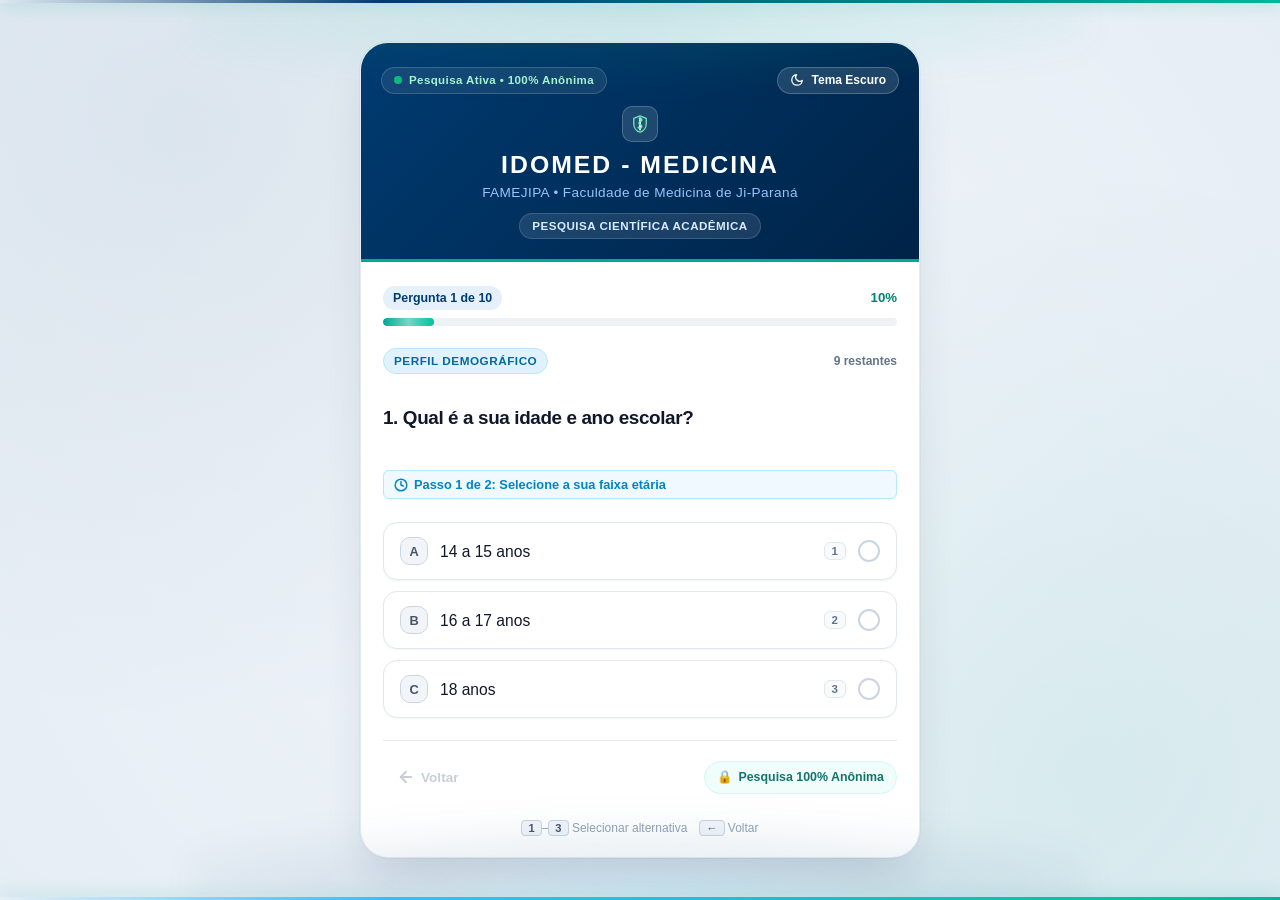
==== commit dea02b0b: "fix: dark mode contrast, default light theme, Asclepius emblem, 12-char receipts & submit confirmati" ====
--- a/index.html
+++ b/index.html
@@ -14,8 +14,7 @@
       try {
         var cookieMatch = document.cookie.match(/(?:^|;\s*)idomed_theme=([^;]+)/);
         var savedTheme = cookieMatch ? decodeURIComponent(cookieMatch[1]) : localStorage.getItem("idomed_theme");
-        var prefersDark = window.matchMedia && window.matchMedia("(prefers-color-scheme: dark)").matches;
-        var theme = savedTheme || (prefersDark ? "dark" : "light");
+        var theme = (savedTheme === "dark") ? "dark" : "light";
         document.documentElement.setAttribute("data-theme", theme);
       } catch (_) {}
     })();
@@ -62,10 +61,16 @@
           </button>
         </div>
 
-        <div class="header-crest" aria-hidden="true">
-          <!-- Cruz Médica Institucional SVG -->
-          <svg viewBox="0 0 24 24" fill="currentColor">
-            <path d="M19 10.5h-5.5V5c0-.83-.67-1.5-1.5-1.5s-1.5.67-1.5 1.5v5.5H5c-.83 0-1.5.67-1.5 1.5s.67 1.5 1.5 1.5h5.5V19c0 .83.67 1.5 1.5 1.5s1.5-.67 1.5-1.5v-5.5H19c.83 0 1.5-.67 1.5-1.5s-.67-1.5-1.5-1.5z"/>
+        <div class="header-crest" aria-hidden="true" title="Brasão Médico IDOMED">
+          <!-- Brasão de Esculápio Institucional - IDOMED Medicina -->
+          <svg viewBox="0 0 24 24" fill="none" stroke="currentColor" stroke-linecap="round" stroke-linejoin="round">
+            <!-- Escudo Heráldico de Medicina -->
+            <path d="M12 2.2L4.5 5.2v6.2c0 5.2 3.2 9.4 7.5 10.4 4.3-1 7.5-5.2 7.5-10.4V5.2L12 2.2z" stroke="#6ee7b7" stroke-width="1.6" fill="rgba(110, 231, 183, 0.08)"/>
+            <!-- Bastão de Esculápio (Staff of Asclepius) -->
+            <line x1="12" y1="5.5" x2="12" y2="18.5" stroke="#ffffff" stroke-width="2.2"/>
+            <circle cx="12" cy="5.2" r="1.1" fill="#ffffff"/>
+            <!-- Serpente Sagrada Entalhada (Símbolo Universal da Medicina) -->
+            <path d="M9.8 16.2c1.8 1.1 4 0.6 4.3-1.1 0.4-2.1-3.7-2.4-3.4-4.6 0.3-2.1 4-1.7 3.6-3.6-0.2-0.9-1.3-1.4-2.3-1.1" stroke="#6ee7b7" stroke-width="1.8" fill="none"/>
           </svg>
         </div>
         <h1 class="brand-title">IDOMED - Medicina</h1>
@@ -310,6 +315,60 @@
     </div>
   </div>
 
+  <!-- Modal de Confirmação Final de Envio (Questão 10 Concluída) -->
+  <div class="submission-confirm-modal" id="submissionConfirmModal" role="dialog" aria-modal="true" aria-hidden="true">
+    <div class="submission-confirm-backdrop" id="submissionConfirmBackdrop"></div>
+    <div class="submission-confirm-sheet">
+      <div class="sheet-drag-handle" aria-hidden="true"></div>
+      
+      <div class="confirm-header">
+        <div class="confirm-crest-wrap" aria-hidden="true">
+          <svg width="30" height="30" viewBox="0 0 24 24" fill="none" stroke="currentColor" stroke-width="2.2" stroke-linecap="round" stroke-linejoin="round">
+            <path d="M22 11.08V12a10 10 0 1 1-5.93-9.14"></path>
+            <polyline points="22 4 12 14.01 9 11.01"></polyline>
+          </svg>
+        </div>
+        <span class="step-pill">Protocolo Concluído</span>
+        <h3 class="confirm-title">Confirmar Envio das Respostas?</h3>
+        <p class="confirm-desc">
+          Você respondeu a todas as <strong>10 questões</strong> da pesquisa acadêmica da <strong>IDOMED - Medicina</strong>.
+        </p>
+      </div>
+
+      <div class="confirm-summary-box">
+        <div class="confirm-summary-item">
+          <span class="confirm-check-icon" aria-hidden="true">✓</span>
+          <span><strong>10 de 10</strong> perguntas devidamente preenchidas</span>
+        </div>
+        <div class="confirm-summary-item">
+          <span class="confirm-check-icon" aria-hidden="true">🔒</span>
+          <span>Participação <strong>estritamente anônima</strong> e confidencial</span>
+        </div>
+        <div class="confirm-summary-item">
+          <span class="confirm-check-icon" aria-hidden="true">📜</span>
+          <span>Geração imediata de <strong>comprovante com protocolo criptográfico</strong></span>
+        </div>
+      </div>
+
+      <div class="confirm-actions">
+        <button type="button" class="btn-confirm-submit" id="btnConfirmSubmitFinal">
+          <span>Confirmar e Concluir Envio</span>
+          <svg width="18" height="18" viewBox="0 0 24 24" fill="none" stroke="currentColor" stroke-width="2.5" stroke-linecap="round" stroke-linejoin="round" aria-hidden="true">
+            <line x1="22" y1="2" x2="11" y2="13"></line>
+            <polygon points="22 2 15 22 11 13 2 9 22 2"></polygon>
+          </svg>
+        </button>
+        
+        <button type="button" class="btn-review-answers" id="btnReviewAnswers">
+          <svg width="16" height="16" viewBox="0 0 24 24" fill="none" stroke="currentColor" stroke-width="2.5" stroke-linecap="round" stroke-linejoin="round" aria-hidden="true">
+            <polyline points="15 18 9 12 15 6"></polyline>
+          </svg>
+          <span>Revisar minhas respostas</span>
+        </button>
+      </div>
+    </div>
+  </div>
+
   <!-- Scripts Modularizados da Aplicação -->
   <script src="js/config.js"></script>
   <script src="js/quiz-data.js"></script>
--- a/css/quiz.css
+++ b/css/quiz.css
@@ -268,7 +268,7 @@
   text-align: left;
   font-size: 0.975rem;
   font-weight: 500;
-  color: #334155;
+  color: var(--color-text-main);
   display: flex;
   align-items: center;
   justify-content: space-between;
@@ -358,7 +358,7 @@
 .option-label {
   line-height: 1.35;
   word-break: break-word;
-  color: #1e293b;
+  color: inherit;
 }
 
 /* Sub-Badge para Etapa 2 de Ano Escolar */
@@ -1487,44 +1487,305 @@
 }
 
 /* ==========================================================================
-   TEMA ESCURO - QUIZ OVERRIDES
+   Modal de Confirmação Final de Envio (Questão 10 Concluída)
+   ========================================================================== */
+.submission-confirm-modal {
+  position: fixed;
+  inset: 0;
+  z-index: 1050;
+  display: flex;
+  align-items: flex-end;
+  justify-content: center;
+  opacity: 0;
+  visibility: hidden;
+  pointer-events: none;
+  transition: opacity 0.28s ease, visibility 0.28s ease;
+}
+
+.submission-confirm-modal.is-open {
+  opacity: 1;
+  visibility: visible;
+  pointer-events: auto;
+}
+
+.submission-confirm-backdrop {
+  position: absolute;
+  inset: 0;
+  background: rgba(15, 23, 42, 0.7);
+  backdrop-filter: blur(8px);
+  -webkit-backdrop-filter: blur(8px);
+}
+
+.submission-confirm-sheet {
+  position: relative;
+  width: 100%;
+  max-width: 520px;
+  background: #ffffff;
+  border-radius: 24px 24px 0 0;
+  padding: 18px 24px 28px;
+  box-shadow: 0 -10px 40px rgba(0, 0, 0, 0.25);
+  transform: translateY(100%);
+  transition: transform 0.32s cubic-bezier(0.16, 1, 0.3, 1);
+  max-height: 90vh;
+  max-height: 90dvh;
+  overflow-y: auto;
+  -webkit-overflow-scrolling: touch;
+}
+
+.submission-confirm-modal.is-open .submission-confirm-sheet {
+  transform: translateY(0);
+}
+
+@media (min-width: 640px) {
+  .submission-confirm-modal {
+    align-items: center;
+    padding: 20px;
+  }
+
+  .submission-confirm-sheet {
+    border-radius: 24px;
+    box-shadow: 0 20px 50px rgba(0, 0, 0, 0.28);
+    transform: scale(0.94) translateY(20px);
+    transition: transform 0.28s cubic-bezier(0.16, 1, 0.3, 1), opacity 0.28s ease;
+    opacity: 0;
+  }
+
+  .submission-confirm-modal.is-open .submission-confirm-sheet {
+    transform: scale(1) translateY(0);
+    opacity: 1;
+  }
+}
+
+.confirm-header {
+  text-align: center;
+  margin-bottom: 16px;
+}
+
+.confirm-crest-wrap {
+  display: inline-flex;
+  align-items: center;
+  justify-content: center;
+  width: 56px;
+  height: 56px;
+  border-radius: 50%;
+  background: #ecfdf5;
+  border: 1.5px solid #a7f3d0;
+  color: #059669;
+  margin-bottom: 12px;
+  box-shadow: 0 4px 14px rgba(5, 150, 105, 0.15);
+}
+
+.confirm-title {
+  font-size: 1.3rem;
+  font-weight: 800;
+  color: #003b71;
+  margin-bottom: 8px;
+  letter-spacing: -0.3px;
+}
+
+.confirm-desc {
+  font-size: 0.9rem;
+  color: #475569;
+  line-height: 1.5;
+}
+
+.confirm-summary-box {
+  background: #f8fafc;
+  border: 1px solid #e2e8f0;
+  border-radius: 14px;
+  padding: 14px 16px;
+  margin-bottom: 20px;
+  display: flex;
+  flex-direction: column;
+  gap: 10px;
+}
+
+.confirm-summary-item {
+  display: flex;
+  align-items: center;
+  gap: 10px;
+  font-size: 0.88rem;
+  color: #334155;
+  line-height: 1.35;
+}
+
+.confirm-check-icon {
+  display: inline-flex;
+  align-items: center;
+  justify-content: center;
+  width: 24px;
+  height: 24px;
+  border-radius: 50%;
+  background: #e0f2fe;
+  color: #0284c7;
+  font-weight: 800;
+  font-size: 0.82rem;
+  flex-shrink: 0;
+}
+
+.confirm-actions {
+  display: flex;
+  flex-direction: column;
+  gap: 8px;
+}
+
+.btn-confirm-submit {
+  display: flex;
+  align-items: center;
+  justify-content: center;
+  gap: 10px;
+  width: 100%;
+  min-height: 52px;
+  padding: 14px 20px;
+  background: linear-gradient(135deg, #00a896 0%, #028074 100%);
+  color: #ffffff;
+  font-size: 1rem;
+  font-weight: 700;
+  border: none;
+  border-radius: 14px;
+  cursor: pointer;
+  box-shadow: 0 4px 16px rgba(0, 168, 150, 0.35);
+  transition: all 0.2s cubic-bezier(0.16, 1, 0.3, 1);
+  touch-action: manipulation;
+}
+
+.btn-confirm-submit:hover {
+  background: linear-gradient(135deg, #00bfa9 0%, #029486 100%);
+  box-shadow: 0 6px 22px rgba(0, 168, 150, 0.45);
+  transform: translateY(-1.5px);
+}
+
+.btn-confirm-submit:active {
+  transform: scale(0.985);
+}
+
+.btn-review-answers {
+  display: flex;
+  align-items: center;
+  justify-content: center;
+  gap: 8px;
+  width: 100%;
+  min-height: 44px;
+  padding: 10px 16px;
+  background: transparent;
+  color: #64748b;
+  font-size: 0.9rem;
+  font-weight: 600;
+  border: none;
+  border-radius: 12px;
+  cursor: pointer;
+  transition: all 0.15s ease;
+  touch-action: manipulation;
+}
+
+.btn-review-answers:hover {
+  background: #f1f5f9;
+  color: #1e293b;
+}
+
+.btn-review-answers:active {
+  background: #e2e8f0;
+}
+
+/* ==========================================================================
+   TEMA ESCURO - HIGH CONTRAST & LUXURY MEDICAL OVERRIDES
    ========================================================================== */
 [data-theme="dark"] .quiz-header {
   background: linear-gradient(135deg, #0f1c36 0%, #070e1d 100%);
   border-bottom: 3px solid #14b8a6;
 }
 
+[data-theme="dark"] .header-crest {
+  background: rgba(20, 184, 166, 0.18);
+  border-color: rgba(20, 184, 166, 0.35);
+}
+
 [data-theme="dark"] .quiz-card {
-  background-color: var(--color-surface);
-  border-color: var(--color-border);
-  box-shadow: var(--shadow-card);
-}
-
+  background-color: #0f182c;
+  border-color: #1e335a;
+  box-shadow: 0 24px 50px -12px rgba(0, 0, 0, 0.8), 0 0 1px 1px rgba(255, 255, 255, 0.08);
+}
+
+[data-theme="dark"] .question-text {
+  color: #f8fafc !important;
+}
+
+/* Alternativas no Tema Escuro - Alto Contraste & Nitidez (WCAG AAA) */
 [data-theme="dark"] .option-item {
-  background-color: rgba(22, 36, 66, 0.6);
-  border-color: var(--color-border);
-  color: var(--color-text-main);
+  background-color: #162442;
+  border: 1.5px solid #233b67;
+  color: #f8fafc;
+  box-shadow: 0 2px 8px rgba(0, 0, 0, 0.35);
+}
+
+[data-theme="dark"] .option-item .option-label {
+  color: #f8fafc !important;
+  font-weight: 500;
+}
+
+[data-theme="dark"] .option-letter-badge {
+  background-color: #1e335a;
+  color: #bae6fd;
+  border: 1px solid #38bdf8;
+  font-weight: 700;
+}
+
+[data-theme="dark"] .option-marker {
+  border-color: #3b5078;
+  background-color: #0d1628;
+}
+
+[data-theme="dark"] .option-kbd-hint {
+  background: #1e335a;
+  border: 1px solid #334e7d;
+  color: #94a3b8;
 }
 
 [data-theme="dark"] .option-item:hover {
-  background-color: rgba(22, 36, 66, 0.95);
-  border-color: var(--color-secondary);
+  background-color: #1e3158;
+  border-color: #38bdf8;
+  box-shadow: 0 4px 16px rgba(56, 189, 248, 0.18);
+}
+
+[data-theme="dark"] .option-item:hover .option-label {
+  color: #ffffff !important;
+}
+
+[data-theme="dark"] .option-item:hover .option-letter-badge {
+  background-color: #0284c7;
+  color: #ffffff;
+  border-color: #7dd3fc;
 }
 
 [data-theme="dark"] .option-item.selected {
-  background-color: rgba(20, 184, 166, 0.16);
-  border-color: var(--color-secondary);
-  box-shadow: 0 0 16px rgba(20, 184, 166, 0.25);
+  background-color: rgba(20, 184, 166, 0.22);
+  border-color: #2dd4bf;
+  box-shadow: 0 0 20px rgba(20, 184, 166, 0.35), inset 0 0 12px rgba(20, 184, 166, 0.1);
 }
 
 [data-theme="dark"] .option-item.selected .option-label {
-  color: #2dd4bf;
-}
-
-[data-theme="dark"] .option-letter-badge {
-  background-color: rgba(30, 51, 90, 0.8);
-  color: #7dd3fc;
-  border-color: rgba(56, 189, 248, 0.25);
+  color: #5eead4 !important;
+  font-weight: 700;
+}
+
+[data-theme="dark"] .option-item.selected .option-letter-badge {
+  background-color: #0d9488;
+  color: #ffffff;
+  border-color: #2dd4bf;
+  box-shadow: 0 0 10px rgba(20, 184, 166, 0.4);
+}
+
+[data-theme="dark"] .option-item.selected .option-marker {
+  background-color: #14b8a6;
+  border-color: #2dd4bf;
+  color: #ffffff;
+  box-shadow: 0 0 8px rgba(20, 184, 166, 0.5);
+}
+
+[data-theme="dark"] .option-sub-badge {
+  background-color: rgba(16, 185, 129, 0.18);
+  border-color: #10b981;
+  color: #6ee7b7;
 }
 
 [data-theme="dark"] .progress-track {
@@ -1532,21 +1793,21 @@
 }
 
 [data-theme="dark"] .question-category-pill {
-  background-color: rgba(56, 189, 248, 0.12);
-  color: #38bdf8;
-  border-color: rgba(56, 189, 248, 0.25);
+  background-color: rgba(56, 189, 248, 0.15);
+  color: #7dd3fc;
+  border-color: rgba(56, 189, 248, 0.35);
 }
 
 [data-theme="dark"] .question-remaining-pill {
-  background-color: rgba(255, 255, 255, 0.06);
-  color: #94a3b8;
-  border-color: var(--color-border);
+  background-color: rgba(255, 255, 255, 0.08);
+  color: #cbd5e1;
+  border-color: rgba(255, 255, 255, 0.15);
 }
 
 [data-theme="dark"] .anonymity-badge {
-  background-color: rgba(20, 184, 166, 0.1);
+  background-color: rgba(20, 184, 166, 0.12);
   color: #2dd4bf;
-  border-color: rgba(20, 184, 166, 0.25);
+  border-color: rgba(20, 184, 166, 0.3);
 }
 
 [data-theme="dark"] .btn-nav:hover:not(:disabled) {
@@ -1560,30 +1821,139 @@
   color: #cbd5e1;
 }
 
+/* Modal de Ano Escolar no Tema Escuro */
 [data-theme="dark"] .school-year-sheet {
-  background-color: #101a30;
-  border-color: var(--color-border);
+  background-color: #0f182c;
+  border: 1px solid #233b67;
+  box-shadow: 0 -10px 40px rgba(0, 0, 0, 0.7);
+}
+
+[data-theme="dark"] .school-year-title {
+  color: #f8fafc;
+}
+
+[data-theme="dark"] .school-year-desc {
+  color: #94a3b8;
+}
+
+[data-theme="dark"] .selected-age-chip {
+  background-color: rgba(56, 189, 248, 0.18);
+  color: #38bdf8;
 }
 
 [data-theme="dark"] .school-year-btn {
-  background-color: rgba(22, 36, 66, 0.6);
-  border-color: var(--color-border);
-  color: var(--color-text-main);
+  background-color: #162442;
+  border-color: #233b67;
+  color: #f8fafc;
+}
+
+[data-theme="dark"] .school-year-btn span {
+  color: #f8fafc;
+}
+
+[data-theme="dark"] .school-year-btn .opt-badge {
+  background-color: #1e335a;
+  border: 1px solid #38bdf8;
+  color: #bae6fd;
+}
+
+[data-theme="dark"] .school-year-btn .opt-check {
+  border-color: #3b5078;
+  background-color: #0d1628;
 }
 
 [data-theme="dark"] .school-year-btn:hover {
-  background-color: rgba(22, 36, 66, 0.95);
-  border-color: var(--color-secondary);
+  background-color: #1e3158;
+  border-color: #38bdf8;
+}
+
+[data-theme="dark"] .school-year-btn:hover span {
+  color: #ffffff;
 }
 
 [data-theme="dark"] .school-year-btn.selected {
-  background-color: rgba(20, 184, 166, 0.16);
-  border-color: var(--color-secondary);
+  background-color: rgba(20, 184, 166, 0.22);
+  border-color: #2dd4bf;
+  box-shadow: 0 4px 16px rgba(20, 184, 166, 0.3);
+}
+
+[data-theme="dark"] .school-year-btn.selected span {
+  color: #5eead4;
+  font-weight: 700;
+}
+
+[data-theme="dark"] .school-year-btn.selected .opt-badge {
+  background-color: #0d9488;
+  color: #ffffff;
+  border-color: #2dd4bf;
+}
+
+[data-theme="dark"] .school-year-btn.selected .opt-check {
+  background-color: #14b8a6;
+  border-color: #2dd4bf;
+}
+
+[data-theme="dark"] .btn-cancel-sheet {
+  color: #94a3b8;
 }
 
 [data-theme="dark"] .btn-cancel-sheet:hover {
   background: rgba(255, 255, 255, 0.08);
-  color: #f1f5f9;
+  color: #f8fafc;
+}
+
+/* Modal de Confirmação Final de Envio no Tema Escuro */
+[data-theme="dark"] .submission-confirm-sheet {
+  background-color: #0f182c;
+  border: 1px solid #233b67;
+  box-shadow: 0 -10px 40px rgba(0, 0, 0, 0.7);
+}
+
+[data-theme="dark"] .confirm-crest-wrap {
+  background: rgba(20, 184, 166, 0.15);
+  border-color: rgba(20, 184, 166, 0.35);
+  color: #2dd4bf;
+}
+
+[data-theme="dark"] .confirm-title {
+  color: #f8fafc;
+}
+
+[data-theme="dark"] .confirm-desc {
+  color: #94a3b8;
+}
+
+[data-theme="dark"] .confirm-summary-box {
+  background: #162442;
+  border-color: #233b67;
+}
+
+[data-theme="dark"] .confirm-summary-item {
+  color: #cbd5e1;
+}
+
+[data-theme="dark"] .confirm-check-icon {
+  background: #1e335a;
+  color: #38bdf8;
+}
+
+[data-theme="dark"] .btn-confirm-submit {
+  background: linear-gradient(135deg, #0d9488 0%, #0f766e 100%);
+  box-shadow: 0 4px 20px rgba(20, 184, 166, 0.4);
+}
+
+[data-theme="dark"] .btn-confirm-submit:hover {
+  background: linear-gradient(135deg, #14b8a6 0%, #0d9488 100%);
+  box-shadow: 0 6px 24px rgba(20, 184, 166, 0.55);
+}
+
+[data-theme="dark"] .btn-review-answers {
+  color: #94a3b8;
+}
+
+[data-theme="dark"] .btn-review-answers:hover {
+  background: rgba(255, 255, 255, 0.08);
+  color: #f8fafc;
 }
 
 [data-theme="dark"] .protocol-box {
@@ -1612,4 +1982,14 @@
   color: #7dd3fc;
 }
 
-
+[data-theme="dark"] .non-user-hint-badge {
+  background: rgba(56, 189, 248, 0.14);
+  border-color: rgba(56, 189, 248, 0.3);
+  color: #7dd3fc;
+}
+
+[data-theme="dark"] .non-user-hint-badge strong {
+  color: #ffffff;
+}
+
+
